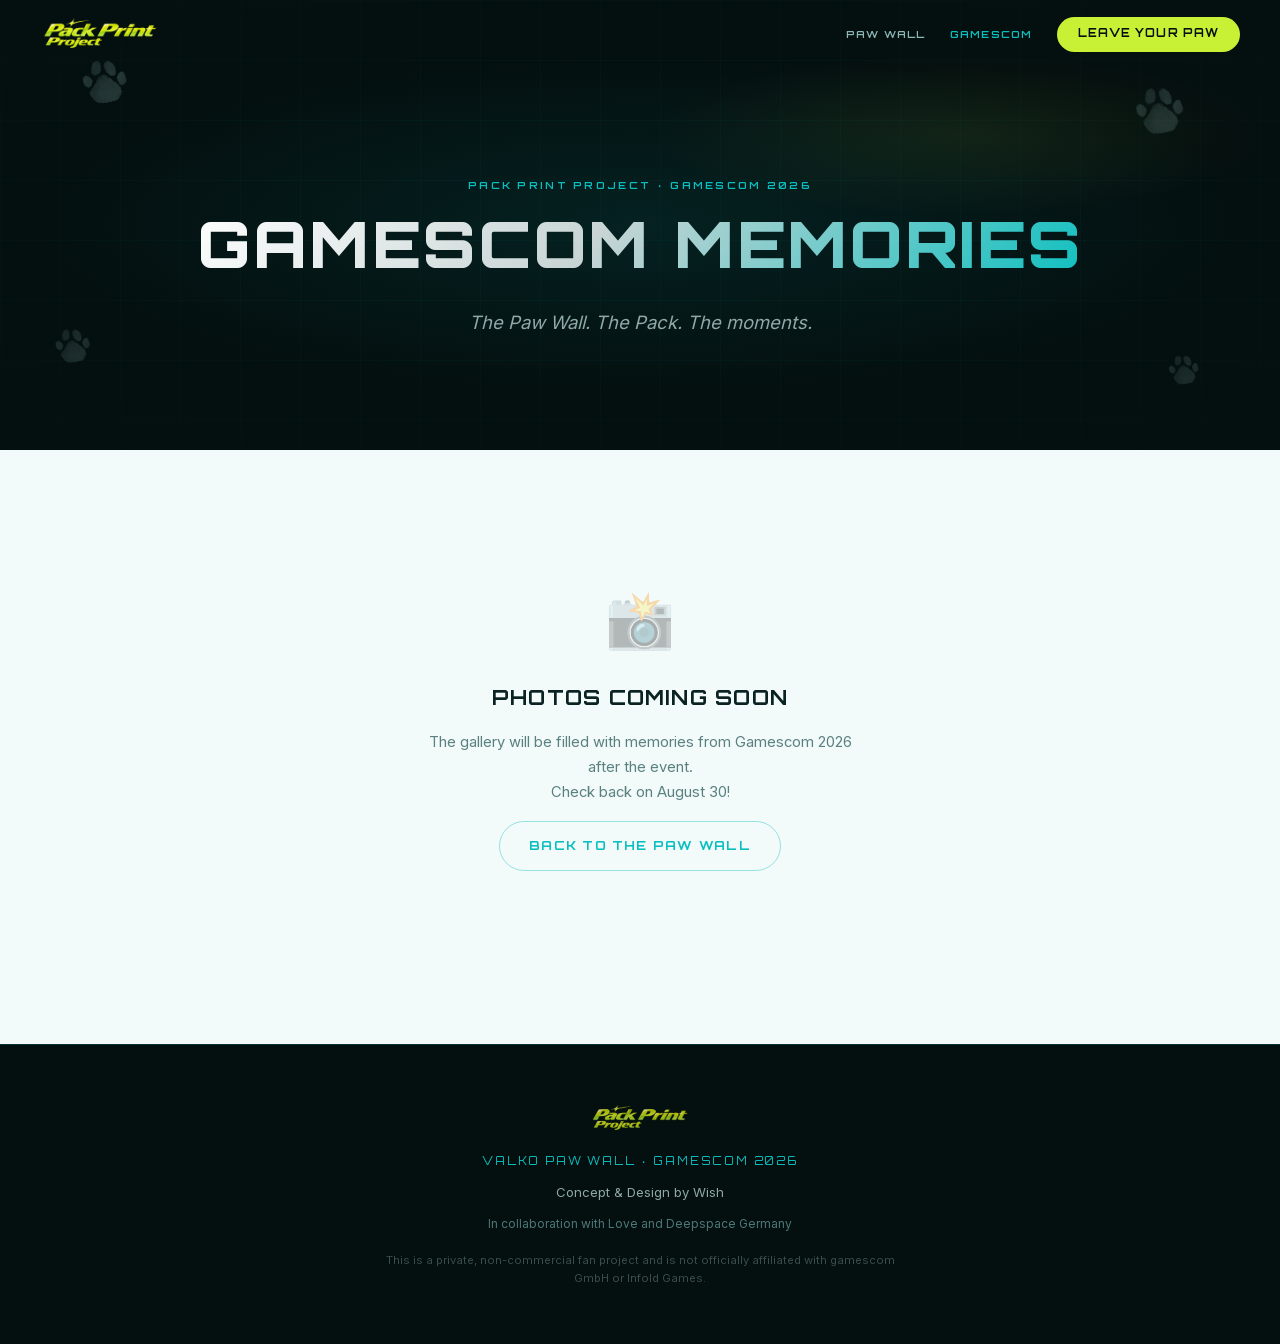
==== gamescom.html @ dc4c7cd5 "Initial commit" ====
<!DOCTYPE html>
<html lang="en">
<head>
  <meta charset="UTF-8" />
  <meta name="viewport" content="width=device-width, initial-scale=1.0" />
  <meta name="robots" content="noindex, nofollow" />
  <title>Gamescom Memories · Valko Paw Wall · Pack Print Project</title>
  <meta name="description" content="Photos from the Valko Paw Wall at Gamescom 2026 — physical wall, hunters, paw prints, and meetup moments." />
  <link rel="stylesheet" href="styles.css" />
  <link rel="stylesheet" href="gamescom.css" />
</head>
<body class="gamescom-page">

  <!-- Navigation -->
  <nav class="site-nav" id="site-nav">
    <div class="nav-inner">
      <a href="index.html">
        <img src="assets/images/logo-pack-print-project.png" alt="Pack Print Project" class="nav-logo" />
      </a>
      <div class="nav-links">
        <a href="index.html#paw-wall" class="nav-link">Paw Wall</a>
        <a href="gamescom.html" class="nav-link nav-link-active">Gamescom</a>
        <a href="index.html#leave-your-paw" class="nav-cta">Leave Your Paw</a>
      </div>
    </div>
  </nav>


  <!-- Hero -->
  <header class="gc-hero">
    <div class="hero-bg-grid"></div>
    <div class="hero-bg-glow"></div>
    <div class="floating-paws" aria-hidden="true">
      <span class="fp fp-1"></span>
      <span class="fp fp-2"></span>
      <span class="fp fp-3"></span>
      <span class="fp fp-4"></span>
    </div>
    <div class="gc-hero-content">
      <p class="hero-eyebrow">Pack Print Project · Gamescom 2026</p>
      <h1 class="gc-hero-title">Gamescom Memories</h1>
      <p class="gc-hero-sub">The Paw Wall. The Pack. The moments.</p>
    </div>
  </header>


  <!-- Category tabs -->
  <nav class="gc-tabs-nav" id="gc-tabs-nav" aria-label="Gallery categories">
    <div class="gc-tabs-inner" id="gc-tabs">
      <!-- Tabs injected by JS from gamescom-gallery.js -->
    </div>
  </nav>


  <!-- Gallery sections — one per category, injected by JS -->
  <main class="gc-main" id="gc-main">
    <!-- Placeholder shown before/when no images are available -->
    <div class="gc-placeholder" id="gc-placeholder">
      <div class="gc-placeholder-inner">
        <span class="gc-placeholder-icon" aria-hidden="true">📸</span>
        <h2 class="gc-placeholder-title">Photos coming soon</h2>
        <p class="gc-placeholder-body">
          The gallery will be filled with memories from Gamescom 2026 after the event.<br />
          Check back on August 30!
        </p>
        <a href="index.html" class="btn btn-secondary">Back to the Paw Wall</a>
      </div>
    </div>
  </main>


  <!-- Lightbox overlay -->
  <div class="gc-lightbox" id="gc-lightbox" role="dialog" aria-modal="true" aria-label="Photo viewer" aria-hidden="true">
    <button class="gc-lb-close" id="gc-lb-close" aria-label="Close photo">✕</button>
    <button class="gc-lb-prev" id="gc-lb-prev" aria-label="Previous photo">&#8592;</button>
    <button class="gc-lb-next" id="gc-lb-next" aria-label="Next photo">&#8594;</button>
    <div class="gc-lb-img-wrap">
      <img src="" alt="" id="gc-lb-img" />
    </div>
    <p class="gc-lb-caption" id="gc-lb-caption"></p>
  </div>


  <!-- Footer -->
  <footer class="site-footer">
    <div class="container">
      <div class="footer-inner">
        <img src="assets/images/logo-pack-print-project.png" alt="Pack Print Project" class="footer-logo" />
        <p class="footer-sub">Valko Paw Wall · Gamescom 2026</p>
        <p class="footer-credit">Concept &amp; Design by Wish</p>
        <p class="footer-credit footer-credit-lds">In collaboration with Love and Deepspace Germany</p>
        <p class="footer-disclaimer">
          This is a private, non-commercial fan project and is not officially affiliated with gamescom GmbH or Infold Games.
        </p>
      </div>
    </div>
  </footer>


  <script src="data/gamescom-gallery.js"></script>
  <script src="gamescom.js"></script>
</body>
</html>
---- styles.css ----
/* ================================================================
   PACK PRINT PROJECT — Valko Paw Wall
   styles.css
   ================================================================ */

/* ---- LOCAL FONTS (no Google dependency) ---- */
@font-face {
  font-family: 'Orbitron';
  src: url('assets/fonts/orbitron.woff2') format('woff2');
  font-weight: 100 900;
  font-style: normal;
  font-display: swap;
}

@font-face {
  font-family: 'Inter';
  src: url('assets/fonts/inter.woff2') format('woff2');
  font-weight: 100 900;
  font-style: normal;
  font-display: swap;
}

/* ----------------------------------------------------------------
   DESIGN TOKENS
---------------------------------------------------------------- */
:root {
  /* Core colors */
  --teal:         #0abfbf;
  --teal-dark:    #077a7a;
  --teal-deeper:  #04504f;
  --teal-muted:   #0d3d3d;
  --lime:         #c8f135;
  --lime-bright:  #d9ff3a;
  --lime-muted:   #a0c12a;
  --gold:         #e8c84a;

  /* Dark backgrounds */
  --bg-dark:       #040f0f;
  --bg-mid-dark:   #071a1a;
  --bg-section:    #081c1c;
  --bg-section-alt:#061515;
  --bg-card-dark:  #0c2424;
  --bg-card-border: rgba(10,191,191,0.12);

  /* Light backgrounds (modals/forms only) */
  --bg-light:      #f2fafa;
  --bg-light-2:    #e8f5f5;
  --bg-white:      #ffffff;

  /* Text — dark contexts */
  --text-on-dark:  #d4eaea;
  --text-on-dark-mid: #8db8b8;
  --text-on-dark-muted: #4d7878;

  /* Text — light contexts (modal, cards) */
  --text-dark:     #0a2222;
  --text-mid:      #2a5050;
  --text-muted:    #5a8080;

  /* Neutrals */
  --white:         #ffffff;
  --silver:        #c8d4d4;
  --silver-dark:   #8fa8a8;

  /* Typography */
  --font-display: 'Orbitron', monospace;
  --font-body:    'Inter', sans-serif;

  /* Spacing */
  --section-gap:  7rem;
  --container:    1200px;
  --radius:       12px;
  --radius-lg:    20px;

  /* Transitions */
  --ease:         cubic-bezier(0.4, 0, 0.2, 1);
  --ease-bounce:  cubic-bezier(0.34, 1.56, 0.64, 1);
}

/* ----------------------------------------------------------------
   RESET & BASE
---------------------------------------------------------------- */
*, *::before, *::after {
  box-sizing: border-box;
  margin: 0;
  padding: 0;
}

html {
  scroll-behavior: smooth;
  font-size: 16px;
}

body {
  font-family: var(--font-body);
  background-color: var(--bg-dark);
  color: var(--text-on-dark);
  overflow-x: hidden;
  line-height: 1.6;
}

img {
  max-width: 100%;
  display: block;
}

a {
  color: inherit;
  text-decoration: none;
}

button {
  cursor: pointer;
  font-family: inherit;
  border: none;
  background: none;
}

/* ----------------------------------------------------------------
   UTILITY
---------------------------------------------------------------- */
.container {
  max-width: var(--container);
  margin: 0 auto;
  padding: 0 1.5rem;
}

.section-title {
  font-family: var(--font-display);
  font-size: clamp(1.4rem, 3.5vw, 2.2rem);
  font-weight: 700;
  letter-spacing: 0.04em;
  color: var(--white);
  text-transform: uppercase;
  margin-bottom: 2rem;
}

/* ----------------------------------------------------------------
   SCROLL REVEAL ANIMATION
---------------------------------------------------------------- */
.reveal {
  opacity: 0;
  transform: translateY(24px);
  transition: opacity 0.65s var(--ease), transform 0.65s var(--ease);
}

.reveal.visible {
  opacity: 1;
  transform: translateY(0);
}

@media (prefers-reduced-motion: reduce) {
  .reveal {
    opacity: 1;
    transform: none;
    transition: none;
  }
  * {
    animation-duration: 0.01ms !important;
    transition-duration: 0.01ms !important;
  }
}

/* ----------------------------------------------------------------
   NAVIGATION
---------------------------------------------------------------- */
.site-nav {
  position: fixed;
  top: 0;
  left: 0;
  right: 0;
  z-index: 100;
  padding: 0.9rem 1.5rem;
  transition: background 0.4s var(--ease), box-shadow 0.4s var(--ease);
}

.site-nav.scrolled {
  background: rgba(4, 15, 15, 0.96);
  backdrop-filter: blur(14px);
  -webkit-backdrop-filter: blur(14px);
  box-shadow: 0 1px 0 rgba(10, 191, 191, 0.18);
}

.nav-inner {
  max-width: var(--container);
  margin: 0 auto;
  display: flex;
  align-items: center;
  justify-content: space-between;
}

.nav-logo-link {
  display: flex;
  align-items: center;
  text-decoration: none;
}

.nav-logo {
  height: 40px;
  width: auto;
}

.nav-links {
  display: flex;
  align-items: center;
  gap: 1.5rem;
}

.nav-link {
  font-family: var(--font-display);
  font-size: 0.65rem;
  font-weight: 600;
  letter-spacing: 0.12em;
  text-transform: uppercase;
  color: var(--text-on-dark-mid);
  transition: color 0.2s;
}

.nav-link:hover {
  color: var(--teal);
}

.nav-cta {
  font-family: var(--font-display);
  font-size: 0.7rem;
  font-weight: 700;
  letter-spacing: 0.1em;
  text-transform: uppercase;
  color: var(--bg-dark);
  background: var(--lime);
  padding: 0.55rem 1.3rem;
  border-radius: 40px;
  transition: background 0.2s, transform 0.2s;
}

.nav-cta:hover {
  background: var(--lime-bright);
  transform: translateY(-1px);
}


/* ----------------------------------------------------------------
   HERO  (stays dark — DO NOT MODIFY)
---------------------------------------------------------------- */
.hero {
  position: relative;
  min-height: 100svh;
  display: flex;
  align-items: center;
  justify-content: center;
  padding: 7rem 1.5rem 3rem;
  overflow: hidden;
  background: var(--bg-dark);
}

/* Grid background */
.hero-bg-grid {
  position: absolute;
  inset: 0;
  background-image:
    linear-gradient(rgba(10,191,191,0.04) 1px, transparent 1px),
    linear-gradient(90deg, rgba(10,191,191,0.04) 1px, transparent 1px);
  background-size: 60px 60px;
  mask-image: radial-gradient(ellipse 80% 80% at 50% 50%, black 40%, transparent 100%);
  pointer-events: none;
}

/* Radial glow */
.hero-bg-glow {
  position: absolute;
  inset: 0;
  background:
    radial-gradient(ellipse 70% 55% at 50% 50%, rgba(10,191,191,0.10) 0%, transparent 70%),
    radial-gradient(ellipse 40% 30% at 75% 30%, rgba(200,241,53,0.07) 0%, transparent 60%);
  pointer-events: none;
}

/* Hero content layout */
.hero-content {
  position: relative;
  z-index: 2;
  max-width: var(--container);
  width: 100%;
  margin: 0 auto;
  display: grid;
  grid-template-columns: 1fr 1fr;
  gap: 4rem;
  align-items: center;
}

/* ---- Character visual ---- */
.hero-visual {
  display: flex;
  align-items: center;
  justify-content: center;
  position: relative;
}

/* ---- Hero coin — large centerpiece ---- */
.hero-coin {
  width: clamp(260px, 38vw, 440px);
  height: clamp(260px, 38vw, 440px);
  perspective: 900px;
  cursor: default;
  animation: characterFloat 7s ease-in-out infinite;
  /* Shadow lives here, safely outside the 3D context */
  filter:
    drop-shadow(0 0 40px rgba(10,191,191,0.22))
    drop-shadow(0 20px 50px rgba(0,0,0,0.6));
}

.hero-coin-inner {
  position: relative;
  width: 100%;
  height: 100%;
  transform-style: preserve-3d;
  animation: coinFlip 6s ease-in-out infinite;
  /* NOTE: filter cannot be used here — it breaks preserve-3d / backface-visibility.
     Shadow is handled on .hero-coin instead. */
}

/* Pause on hover */
.hero-coin:hover .hero-coin-inner {
  animation-play-state: paused;
}

.coin-face {
  position: absolute;
  inset: 0;
  backface-visibility: hidden;
  -webkit-backface-visibility: hidden;
  border-radius: 50%;
}

.coin-face img {
  width: 100%;
  height: 100%;
  object-fit: contain;
  border-radius: 50%;
  display: block;
  /* Tiny radial mask eats the white antialiasing edge */
  -webkit-mask-image: radial-gradient(circle, black 96%, transparent 100%);
  mask-image: radial-gradient(circle, black 96%, transparent 100%);
}

/* Front: badge */
.coin-front {
  transform: rotateY(0deg);
}

/* Back: Valko coin */
.coin-back {
  transform: rotateY(180deg);
}

.coin-back img {
  width: 100%;
  height: 100%;
  object-fit: contain;
  border-radius: 50%;
  display: block;
}

/* Metallic rim visible mid-flip */
.coin-rim {
  position: absolute;
  inset: 0;
  border-radius: 50%;
  border: 4px solid rgba(210, 220, 210, 0.01);
  pointer-events: none;
}

@keyframes characterFloat {
  0%, 100% { transform: translateY(0px); }
  50%       { transform: translateY(-14px); }
}

@keyframes coinFlip {
  0%   { transform: rotateY(0deg); }
  30%  { transform: rotateY(0deg); }
  52%  { transform: rotateY(180deg); }
  72%  { transform: rotateY(180deg); }
  92%  { transform: rotateY(360deg); }
  100% { transform: rotateY(360deg); }
}

/* Hero text */
.hero-text {
  display: flex;
  flex-direction: column;
  gap: 0.85rem;
  padding-bottom: 2rem;
}

.hero-eyebrow {
  font-family: var(--font-display);
  font-size: 0.65rem;
  font-weight: 600;
  letter-spacing: 0.22em;
  text-transform: uppercase;
  color: var(--teal);
  opacity: 0;
  animation: fadeSlideUp 0.8s 0.2s var(--ease) forwards;
}

.hero-title {
  font-family: var(--font-display);
  font-size: clamp(2.4rem, 6.5vw, 4.6rem);
  font-weight: 900;
  letter-spacing: -0.01em;
  line-height: 1.0;
  text-transform: uppercase;
  display: flex;
  flex-direction: column;
  opacity: 0;
  animation: fadeSlideUp 0.8s 0.35s var(--ease) forwards;
}

.hero-title-main {
  background: linear-gradient(130deg, var(--white) 0%, var(--silver) 45%, var(--teal) 100%);
  -webkit-background-clip: text;
  -webkit-text-fill-color: transparent;
  background-clip: text;
}

.hero-subtitle {
  font-family: var(--font-display);
  font-size: clamp(1.1rem, 3vw, 1.8rem);
  font-weight: 600;
  letter-spacing: 0.07em;
  color: var(--teal);
  text-transform: uppercase;
  opacity: 0;
  animation: fadeSlideUp 0.8s 0.5s var(--ease) forwards;
}

.hero-tagline {
  font-size: clamp(0.95rem, 2.2vw, 1.2rem);
  font-weight: 400;
  color: var(--silver);
  font-style: italic;
  opacity: 0;
  animation: fadeSlideUp 0.8s 0.65s var(--ease) forwards;
}

.hero-supporting {
  font-family: var(--font-display);
  font-size: 0.72rem;
  letter-spacing: 0.2em;
  text-transform: uppercase;
  color: var(--lime);
  opacity: 0;
  animation: fadeSlideUp 0.8s 0.8s var(--ease) forwards;
}

.hero-actions {
  display: flex;
  gap: 0.9rem;
  flex-wrap: wrap;
  margin-top: 0.4rem;
  opacity: 0;
  animation: fadeSlideUp 0.8s 1s var(--ease) forwards;
}

@keyframes fadeSlideUp {
  from { opacity: 0; transform: translateY(20px); }
  to   { opacity: 1; transform: translateY(0); }
}

/* Scroll indicator */
.scroll-indicator {
  position: absolute;
  bottom: 1.5rem;
  left: 50%;
  transform: translateX(-50%);
  z-index: 2;
  display: flex;
  flex-direction: column;
  align-items: center;
  opacity: 0;
  animation: fadeSlideUp 1s 1.6s var(--ease) forwards;
}

.scroll-line {
  display: block;
  width: 1px;
  height: 36px;
  background: linear-gradient(to bottom, var(--teal), transparent);
  animation: scrollPulse 2s ease-in-out infinite;
}

@keyframes scrollPulse {
  0%, 100% { transform: scaleY(1); opacity: 0.5; }
  50%       { transform: scaleY(0.5); opacity: 0.15; }
}

/* Hero wave divider */
.hero-wave {
  display: block;
  background: var(--bg-dark);
  margin-top: -2px;
  line-height: 0;
}

.hero-wave svg {
  display: block;
  width: 100%;
  height: 80px;
}

/* ----------------------------------------------------------------
   FLOATING PAWS (decorative — hero only)
---------------------------------------------------------------- */
.floating-paws {
  position: absolute;
  inset: 0;
  pointer-events: none;
  z-index: 1;
}

.fp {
  position: absolute;
  background-image: url('assets/images/paw.png');
  background-size: contain;
  background-repeat: no-repeat;
  filter: invert(1) sepia(1) saturate(5) hue-rotate(145deg);
  animation: floatPaw 9s ease-in-out infinite;
}

/* Large hero paws — prominent anchors */
.fp-1  { width: 56px; height: 56px; top: 12%; left: 6%;   opacity: 0.18; animation-duration: 10s; animation-delay: 0s; }
.fp-2  { width: 44px; height: 44px; top: 72%; left: 4%;   opacity: 0.14; animation-duration: 12s; animation-delay: 1.2s; }
.fp-3  { width: 60px; height: 60px; top: 18%; right: 7%;  opacity: 0.16; animation-duration: 9s;  animation-delay: 2.5s; }
.fp-4  { width: 38px; height: 38px; top: 78%; right: 6%;  opacity: 0.13; animation-duration: 11s; animation-delay: 0.8s; }
/* Mid-layer — scattered across the hero */
.fp-5  { width: 32px; height: 32px; top: 42%; left: 14%;  opacity: 0.10; animation-duration: 13s; animation-delay: 3.5s; }
.fp-6  { width: 48px; height: 48px; top: 55%; right: 18%; opacity: 0.12; animation-duration: 10s; animation-delay: 1.8s; }
.fp-7  { width: 28px; height: 28px; top: 30%; left: 30%;  opacity: 0.08; animation-duration: 14s; animation-delay: 4.2s; }
.fp-8  { width: 50px; height: 50px; top: 85%; left: 22%;  opacity: 0.11; animation-duration: 9s;  animation-delay: 2.1s; }
.fp-9  { width: 36px; height: 36px; top: 8%;  left: 45%;  opacity: 0.09; animation-duration: 11s; animation-delay: 5.0s; }
/* Small accent paws */
.fp-10 { width: 24px; height: 24px; top: 60%; left: 48%;  opacity: 0.07; animation-duration: 15s; animation-delay: 0.4s; }
.fp-11 { width: 42px; height: 42px; top: 90%; right: 28%; opacity: 0.10; animation-duration: 12s; animation-delay: 3.0s; }
.fp-12 { width: 30px; height: 30px; top: 35%; right: 32%; opacity: 0.08; animation-duration: 10s; animation-delay: 6.0s; }

@keyframes floatPaw {
  0%         { transform: translateY(0)     rotate(0deg)   scale(1); }
  20%        { transform: translateY(-18px) rotate(7deg)   scale(1.04); }
  45%        { transform: translateY(-8px)  rotate(-5deg)  scale(0.97); }
  70%        { transform: translateY(-26px) rotate(12deg)  scale(1.06); }
  85%        { transform: translateY(-10px) rotate(-3deg)  scale(0.99); }
  100%       { transform: translateY(0)     rotate(0deg)   scale(1); }
}

/* ----------------------------------------------------------------
   SPARKS / STARS
---------------------------------------------------------------- */
.sparks {
  position: absolute;
  inset: 0;
  pointer-events: none;
}

.lyp-sparks {
  position: absolute;
  inset: 0;
  pointer-events: none;
}

.spark {
  position: absolute;
  display: block;
  width: 4px;
  height: 4px;
  border-radius: 50%;
  background: var(--lime);
  animation: sparkle 3s ease-in-out infinite;
}

.s1 { top: 30%;  left: 20%;  animation-delay: 0s; }
.s2 { top: 60%;  right: 25%; animation-delay: 1s;   width: 3px; height: 3px; background: var(--teal); }
.s3 { top: 15%;  right: 40%; animation-delay: 2s;   background: var(--gold); }
.s4 { top: 80%;  left: 40%;  animation-delay: 0.5s; width: 3px; height: 3px; }
.lyp-s1 { top: 20%;   right: 15%; animation-delay: 0.3s; }
.lyp-s2 { bottom: 20%; left: 10%; animation-delay: 1.2s; background: var(--teal); }

@keyframes sparkle {
  0%, 100% { opacity: 0; transform: scale(0.5); }
  50%       { opacity: 1; transform: scale(1.5); }
}

/* ----------------------------------------------------------------
   BUTTONS
---------------------------------------------------------------- */
.btn {
  display: inline-flex;
  align-items: center;
  gap: 0.5rem;
  font-family: var(--font-display);
  font-size: 0.78rem;
  font-weight: 700;
  letter-spacing: 0.1em;
  text-transform: uppercase;
  padding: 0.85rem 1.8rem;
  border-radius: 50px;
  transition: transform 0.2s var(--ease), box-shadow 0.2s var(--ease), background 0.2s;
  white-space: nowrap;
}

.btn:active {
  transform: scale(0.96) !important;
}

.btn-primary {
  background: var(--lime);
  color: var(--bg-dark);
  box-shadow: 0 4px 20px rgba(200, 241, 53, 0.25);
}

.btn-primary:hover {
  background: var(--lime-bright);
  transform: translateY(-2px);
  box-shadow: 0 8px 32px rgba(200, 241, 53, 0.4);
}

.btn-secondary {
  background: transparent;
  color: var(--teal);
  border: 1.5px solid rgba(10, 191, 191, 0.4);
}

.btn-secondary:hover {
  background: rgba(10, 191, 191, 0.08);
  border-color: var(--teal);
  transform: translateY(-2px);
}

.btn-large {
  font-size: 0.88rem;
  padding: 1.1rem 2.4rem;
}

.btn-full {
  width: 100%;
  justify-content: center;
}

.btn-icon {
  font-size: 1em;
}

/* ----------------------------------------------------------------
   DARK SECTION BASE  (shared by all content sections)
---------------------------------------------------------------- */
.dark-section {
  position: relative;
  padding: var(--section-gap) 0;
}

/* Subtle top border line on dark sections */
.dark-section::before {
  content: '';
  position: absolute;
  top: 0; left: 0; right: 0;
  height: 1px;
  background: linear-gradient(90deg, transparent, rgba(10,191,191,0.18), transparent);
  pointer-events: none;
}

/* No border on the first section — wave divider already handles the transition */
.intro-section::before {
  display: none;
}

/* Alternating dark backgrounds for visual rhythm */
.intro-section    { background: var(--bg-mid-dark); }
.how-it-works     { background: var(--bg-section); }
.leave-your-paw   { background: var(--bg-mid-dark); }
.paw-wall-section { background: var(--bg-section-alt); }
.world-section    { background: var(--bg-mid-dark); }
.event-info       { background: var(--bg-section); }
.memories-teaser  { background: #c2dede; }

/* ----------------------------------------------------------------
   2. PROJECT INTRODUCTION
---------------------------------------------------------------- */
.intro-inner {
  display: grid;
  grid-template-columns: auto 1fr;
  gap: 4rem;
  align-items: center;
  max-width: 900px;
  margin: 0 auto;
}

.intro-deco {
  position: relative;
  width: 50px;
  display: flex;
  flex-direction: column;
  align-items: center;
  gap: 1rem;
}

.deco-paw {
  display: block;
  width: 24px;
  height: 24px;
  background-image: url('assets/images/paw.png');
  background-size: contain;
  background-repeat: no-repeat;
  opacity: 0.2;
  filter: invert(1) sepia(1) saturate(4) hue-rotate(145deg);
}

.dp-1 { opacity: 0.35; width: 28px; height: 28px; }
.dp-2 { opacity: 0.15; width: 18px; height: 18px; }

.deco-line {
  display: block;
  width: 1px;
  height: 60px;
  background: linear-gradient(to bottom, rgba(10,191,191,0.4), transparent);
}

.intro-graphic {
  max-width: 320px;
  margin-bottom: 1.5rem;
  border-radius: var(--radius);
}

.intro-body {
  font-size: 1.05rem;
  color: var(--text-on-dark-mid);
  line-height: 1.8;
  margin-bottom: 0.75rem;
}

/* ----------------------------------------------------------------
   3. HOW IT WORKS
---------------------------------------------------------------- */
.steps-row {
  display: grid;
  grid-template-columns: repeat(3, 1fr);
  gap: 1.5rem;
  position: relative;
}


/* Hide old connector divs */
.step-connector { display: none; }.step {
  display: flex;
  flex-direction: column;
  align-items: flex-start;
  gap: 1.25rem;
  padding: 2rem 1.75rem 2.25rem;
  border: 1.5px solid rgba(10,191,191,0.14);
  border-radius: var(--radius-lg);
  background: var(--bg-card-dark);
  position: relative;
  overflow: hidden;
  transition: border-color 0.3s, box-shadow 0.3s;
}

.step::before {
  content: '';
  position: absolute;
  inset: 0;
  background: linear-gradient(135deg, rgba(10,191,191,0.06) 0%, transparent 60%);
  pointer-events: none;
}

.step:hover {
  border-color: rgba(10,191,191,0.35);
  box-shadow: 0 0 32px rgba(10,191,191,0.1);
}

/* Big background step number */
.step-number {
  position: absolute;
  top: -0.2rem;
  right: 1rem;
  font-family: var(--font-display);
  font-size: 5rem;
  font-weight: 900;
  color: rgba(10,191,191,0.06);
  line-height: 1;
  letter-spacing: -0.04em;
  pointer-events: none;
  user-select: none;
}

.step-icon {
  width: 58px;
  height: 58px;
  display: flex;
  align-items: center;
  justify-content: center;
  border: 1.5px solid rgba(10,191,191,0.25);
  border-radius: 50%;
  background: rgba(10,191,191,0.08);
  flex-shrink: 0;
}

.step-paw-icon {
  width: 34px;
  height: 34px;
  opacity: 0.7;
  filter: invert(1) sepia(1) saturate(4) hue-rotate(145deg);
}

.step-icon-text {
  font-size: 1.5rem;
  color: var(--teal);
}

/* Step number label (small, above title) */
.step-label {
  font-family: var(--font-display);
  font-size: 0.58rem;
  letter-spacing: 0.22em;
  text-transform: uppercase;
  color: var(--teal);
  font-weight: 700;
}

.step-title {
  font-family: var(--font-display);
  font-size: clamp(0.85rem, 1.8vw, 1.05rem);
  font-weight: 700;
  letter-spacing: 0.04em;
  text-transform: uppercase;
  color: var(--white);
  line-height: 1.35;
}

.step-desc {
  font-size: 0.88rem;
  color: var(--text-on-dark-muted);
  line-height: 1.6;
}

.steps-note {
  text-align: center;
  margin-top: 2rem;
  font-size: 0.82rem;
  color: var(--text-on-dark-muted);
  letter-spacing: 0.02em;
  font-style: italic;
}

/* ----------------------------------------------------------------
   4. LEAVE YOUR PAW CTA
---------------------------------------------------------------- */
.lyp-inner {
  position: relative;
  display: flex;
  flex-direction: column;
  align-items: center;
  text-align: center;
  gap: 1.25rem;
  padding: 4rem 2rem;
  border: 1.5px solid var(--bg-card-border);
  border-radius: var(--radius-lg);
  background: var(--bg-card-dark);
  max-width: 680px;
  margin: 0 auto;
}

.lyp-inner .section-title {
  margin-bottom: 0.25rem;
}

.lyp-sub {
  color: var(--text-on-dark-mid);
  font-size: 1rem;
}

/* ----------------------------------------------------------------
   SUBMISSION STAMP ANIMATION
---------------------------------------------------------------- */
.stamp-overlay {
  position: fixed;
  inset: 0;
  z-index: 500;
  display: flex;
  align-items: center;
  justify-content: center;
  background: rgba(4, 15, 15, 0.88);
  backdrop-filter: blur(6px);
  opacity: 0;
  pointer-events: none;
  transition: opacity 0.3s var(--ease);
}

.stamp-overlay.active {
  opacity: 1;
  pointer-events: auto;
}

.stamp-inner {
  display: flex;
  flex-direction: column;
  align-items: center;
  gap: 1.5rem;
}

.stamp-paw {
  width: min(220px, 55vw);
  transform: scale(0.2) rotate(-10deg);
  opacity: 0;
  transition: transform 0.45s var(--ease-bounce), opacity 0.3s;
}

.stamp-overlay.active .stamp-paw {
  transform: scale(1) rotate(0deg);
  opacity: 1;
}

.stamp-paw img {
  width: 100%;
  filter: invert(1) sepia(1) saturate(4) hue-rotate(150deg);
}

.stamp-message {
  font-family: var(--font-display);
  font-size: clamp(0.95rem, 3vw, 1.3rem);
  font-weight: 700;
  color: var(--teal);
  letter-spacing: 0.04em;
  text-align: center;
  opacity: 0;
  transform: translateY(10px);
  transition: opacity 0.4s 0.3s, transform 0.4s 0.3s;
}

.stamp-overlay.active .stamp-message {
  opacity: 1;
  transform: translateY(0);
}

/* ----------------------------------------------------------------
   5. PAW WALL — horizontal drag-scroll
---------------------------------------------------------------- */
.paw-wall-section {
  padding-bottom: calc(var(--section-gap) * 1.2);
}

.paw-wall-section::before { display: none; }
.paw-wall-section::after {
  content: '';
  position: absolute;
  bottom: 0; left: 0; right: 0;
  height: 1px;
  background: linear-gradient(90deg, transparent, rgba(10,191,191,0.18), transparent);
  pointer-events: none;
}

.paw-wall-header-wrap {
  padding-top: var(--section-gap);
  padding-bottom: 2rem;
}

.paw-wall-header {
  display: flex;
  align-items: flex-end;
  justify-content: space-between;
  flex-wrap: wrap;
  gap: 1rem;
}

.paw-wall-title-group {
  display: flex;
  align-items: baseline;
  gap: 1.5rem;
  flex-wrap: wrap;
}

.paw-wall-title-group .section-title {
  margin-bottom: 0;
}

/* ---- Counter ---- */
.paw-counter {
  display: flex;
  align-items: baseline;
  gap: 0.3rem;
}

.counter-number {
  font-family: var(--font-display);
  font-size: clamp(2rem, 5vw, 3.2rem);
  font-weight: 900;
  color: var(--teal);
  line-height: 1;
  transition: transform 0.3s var(--ease-bounce);
}

.counter-number.bump {
  transform: scale(1.3);
}

.counter-label {
  font-size: 0.88rem;
  color: var(--text-on-dark-muted);
  font-style: italic;
}

/* Arrow controls */
.paw-wall-controls {
  display: flex;
  gap: 0.5rem;
}

.wall-arrow {
  width: 40px;
  height: 40px;
  border-radius: 50%;
  border: 1.5px solid var(--bg-card-border);
  background: var(--bg-card-dark);
  color: var(--teal);
  font-size: 1.1rem;
  display: flex;
  align-items: center;
  justify-content: center;
  transition: background 0.2s, border-color 0.2s, transform 0.15s;
}

.wall-arrow:hover {
  background: rgba(10,191,191,0.12);
  border-color: var(--teal);
  transform: scale(1.08);
}

/* ---- Scrollable track (full width) — slightly darker than section bg ---- */
.paw-wall-track-wrap {
  position: relative;
  width: 100%;
  overflow: hidden;
  background: rgba(2, 8, 8, 0.35); /* deep dark overlay on the section bg */
}

/* Left/right fade edges */
.paw-wall-track-wrap::before,
.paw-wall-track-wrap::after {
  content: '';
  position: absolute;
  top: 0; bottom: 0;
  width: 80px;
  z-index: 2;
  pointer-events: none;
}

.paw-wall-track-wrap::before {
  left: 0;
  background: linear-gradient(to right, var(--bg-section-alt), transparent);
}

.paw-wall-track-wrap::after {
  right: 0;
  background: linear-gradient(to left, var(--bg-section-alt), transparent);
}

.paw-wall-track {
  display: flex;
  align-items: flex-start;
  gap: 0;
  overflow-x: scroll;
  scroll-behavior: smooth;
  cursor: grab;
  -webkit-overflow-scrolling: touch;
  /* Hide scrollbar */
  scrollbar-width: none;
  -ms-overflow-style: none;
  padding: 2rem 80px 3rem;
  min-height: 280px;
  position: relative;
}

.paw-wall-track:active {
  cursor: grabbing;
}

.paw-wall-track::-webkit-scrollbar {
  display: none;
}

/* ---- Individual paw entry (wall card style) ---- */
.paw-entry {
  flex: 0 0 auto;
  display: flex;
  flex-direction: column;
  align-items: center;
  gap: 0.4rem;
  cursor: pointer;
  padding: 1.25rem 1rem;
  border-radius: var(--radius);
  transition: background 0.2s, transform 0.2s var(--ease);
  width: 100px;
  position: relative;
  /* Each entry slightly tilted for organic feel */
  transform: rotate(var(--rotation, 0deg));
}

.paw-entry:hover {
  background: rgba(10,191,191,0.06);
  transform: rotate(var(--rotation, 0deg)) translateY(-6px) scale(1.08);
  z-index: 5;
}

.paw-img-wrap {
  transition: transform 0.25s var(--ease-bounce);
}

.paw-img-wrap img {
  display: block;
  filter: invert(1) sepia(1) saturate(3) hue-rotate(150deg);
  opacity: 0.85;
}

.paw-entry.origin-afar .paw-img-wrap img {
  filter: invert(1) sepia(1) saturate(2) hue-rotate(175deg);
  opacity: 0.7;
}

.paw-entry-name {
  font-family: var(--font-display);
  font-size: 0.55rem;
  font-weight: 700;
  letter-spacing: 0.08em;
  text-transform: uppercase;
  color: var(--silver);
  text-align: center;
  white-space: nowrap;
  overflow: hidden;
  text-overflow: ellipsis;
  max-width: 88px;
}

.paw-entry-number {
  font-size: 0.5rem;
  color: var(--text-on-dark-muted);
  text-align: center;
}

.paw-entry-flag {
  font-size: 0.85rem;
  line-height: 1;
  text-align: center;
}

@keyframes pawStamp {
  0%   { transform: rotate(var(--rotation, 0deg)) scale(0); opacity: 0; }
  60%  { transform: rotate(var(--rotation, 0deg)) scale(1.15); opacity: 1; }
  100% { transform: rotate(var(--rotation, 0deg)) scale(1); opacity: 1; }
}

.paw-entry {
  animation: pawStamp 0.45s var(--ease-bounce) both;
}

/* ---- Wall mode toggle ---- */
.wall-mode-toggle {
  display: flex;
  background: rgba(10,191,191,0.06);
  border: 1.5px solid var(--bg-card-border);
  border-radius: 8px;
  overflow: hidden;
  gap: 0;
}

.wall-mode-btn {
  display: flex;
  align-items: center;
  gap: 0.4rem;
  padding: 0.45rem 0.85rem;
  font-family: var(--font-display);
  font-size: 0.58rem;
  font-weight: 700;
  letter-spacing: 0.1em;
  text-transform: uppercase;
  color: var(--text-on-dark-muted);
  background: none;
  border: none;
  cursor: pointer;
  transition: color 0.2s, background 0.2s;
  white-space: nowrap;
}

.wall-mode-btn:hover { color: var(--teal); }

.wall-mode-btn.active {
  color: var(--teal-dark);
  background: rgba(10,191,191,0.12);
}

/* ---- Wall mode visibility — JS sets data-wall-mode on section ---- */
/* Default: scroll visible, mosaic hidden */
#paw-wall-scroll-wrap  { display: block; }
#paw-wall-mosaic-wrap  { display: none;  }

/* When mosaic mode is active */
.paw-wall-section[data-wall-mode="mosaic"] #paw-wall-scroll-wrap { display: none; }
.paw-wall-section[data-wall-mode="mosaic"] #paw-wall-mosaic-wrap { display: block; }
.paw-wall-section[data-wall-mode="mosaic"] .wall-arrow           { display: none; }

/* When scroll mode is active (also the default) */
.paw-wall-section[data-wall-mode="scroll"] #paw-wall-scroll-wrap { display: block; }
.paw-wall-section[data-wall-mode="scroll"] #paw-wall-mosaic-wrap { display: none; }

/* ---- Mosaic wall ---- */
.paw-wall-mosaic-wrap {
  padding: 0 1.5rem 4rem;
  max-width: var(--container);
  margin: 0 auto;
}

.paw-wall-mosaic {
  /* Fixed frame — JS absolutely positions every paw inside */
  position: relative;
  width: 100%;
  height: 520px;
  overflow: hidden;
  border-radius: var(--radius-lg);
  /* Slightly lighter than the scroll track — warm teal tint */
  background: rgba(10,191,191,0.06);
  border: 1px solid rgba(10,191,191,0.14);
}

/* In mosaic, paw entries are absolutely placed by JS and gently float */
.paw-wall-mosaic .paw-entry {
  position: absolute;
  width: auto;
  flex: unset;
  display: flex;
  flex-direction: column;
  align-items: center;
  gap: 0.3rem;
  padding: 0.6rem 0.5rem;
  margin: 0;
  /* Floating drift — amplitude set per-entry via JS custom props */
  animation: mosaicFloat var(--drift-dur, 12s) ease-in-out infinite;
  animation-delay: var(--drift-delay, 0s);
  will-change: transform;
}

@keyframes mosaicFloat {
  0%,  100% { transform: rotate(var(--rotation,0deg)) translate(0, 0); }
  25%        { transform: rotate(var(--rotation,0deg)) translate(var(--drift-x, 4px), calc(var(--drift-y, -5px) * 0.6)); }
  50%        { transform: rotate(var(--rotation,0deg)) translate(calc(var(--drift-x, 4px) * -0.5), var(--drift-y, -5px)); }
  75%        { transform: rotate(var(--rotation,0deg)) translate(calc(var(--drift-x, 4px) * 0.3), calc(var(--drift-y, -5px) * 0.4)); }
}

/* Slightly smaller paw images in the mosaic to fit more in */
.paw-wall-mosaic .paw-img-wrap img {
  width: 38px;
  height: 38px;
}

/* ----------------------------------------------------------------
   6. THE PACK AROUND THE WORLD
---------------------------------------------------------------- */
.world-header {
  margin-bottom: 2.5rem;
}

.world-sub {
  font-size: 1rem;
  color: var(--text-on-dark-mid);
  margin-top: -1.25rem;
  margin-bottom: 0;
}

.world-map-wrap {
  position: relative;
}

.world-map {
  width: 100%;
  background: #0c2e2e;
  border: 1.5px solid rgba(10,191,191,0.22);
  border-radius: var(--radius-lg);
  overflow: hidden;
  min-height: 300px;
  position: relative;
}

.world-map svg {
  width: 100%;
  height: auto;
  display: block;
}

/* Country dots on the map */
.map-dot {
  position: absolute;
  width: 8px;
  height: 8px;
  border-radius: 50%;
  background: var(--teal);
  box-shadow: 0 0 6px rgba(10,191,191,0.6), 0 0 14px rgba(10,191,191,0.3);
  transform: translate(-50%, -50%);
  cursor: pointer;
  transition: transform 0.2s, box-shadow 0.2s;
  animation: dotPulse 2.5s ease-in-out infinite;
}

.map-dot:hover {
  transform: translate(-50%, -50%) scale(1.8);
  box-shadow: 0 0 12px rgba(10,191,191,0.9);
}

.map-dot.from-gamescom {
  background: var(--lime);
  box-shadow: 0 0 6px rgba(200,241,53,0.5), 0 0 14px rgba(200,241,53,0.25);
}

@keyframes dotPulse {
  0%, 100% { opacity: 0.9; }
  50%       { opacity: 0.5; }
}

/* Map tooltip */
.map-tooltip {
  position: absolute;
  background: var(--bg-dark);
  border: 1px solid var(--bg-card-border);
  border-radius: var(--radius);
  padding: 0.5rem 0.85rem;
  font-family: var(--font-display);
  font-size: 0.65rem;
  letter-spacing: 0.08em;
  text-transform: uppercase;
  color: var(--teal);
  white-space: nowrap;
  pointer-events: none;
  transform: translate(-50%, -130%);
  z-index: 10;
  opacity: 0;
  transition: opacity 0.15s;
}

.map-dot:hover + .map-tooltip,
.map-tooltip.visible {
  opacity: 1;
}

/* World stats bar */
.world-stats {
  display: flex;
  gap: 2rem;
  margin-top: 1.5rem;
  flex-wrap: wrap;
}

.world-stat {
  display: flex;
  flex-direction: column;
  gap: 0.2rem;
}

.world-stat-number {
  font-family: var(--font-display);
  font-size: 1.8rem;
  font-weight: 900;
  color: var(--teal);
  line-height: 1;
}

.world-stat-label {
  font-size: 0.72rem;
  color: var(--text-on-dark-muted);
  letter-spacing: 0.06em;
  text-transform: uppercase;
}

/* ----------------------------------------------------------------
   7. GAMESCOM EVENT INFORMATION
---------------------------------------------------------------- */
.event-info .section-title {
  margin-bottom: 0.3rem;
}

.event-header {
  display: flex;
  align-items: center;
  gap: 2rem;
  margin-bottom: 2.5rem;
  flex-wrap: wrap;
}

.event-badge {
  width: 88px;
  flex-shrink: 0;
}

.event-date {
  font-family: var(--font-display);
  font-size: 1rem;
  color: var(--teal);
  letter-spacing: 0.1em;
  font-weight: 600;
  margin-top: 0.4rem;
}

.event-slots {
  display: grid;
  grid-template-columns: 1fr 1fr;
  gap: 1.5rem;
  margin-bottom: 1.75rem;
}

.event-slot {
  border-radius: var(--radius-lg);
  padding: 1.75rem;
}

.slot-onsite {
  background: rgba(10,191,191,0.06);
  border: 1.5px solid rgba(10,191,191,0.2);
}

.slot-offsite {
  background: rgba(200,241,53,0.04);
  border: 1.5px solid rgba(160,193,42,0.18);
}

.slot-tag {
  font-family: var(--font-display);
  font-size: 0.62rem;
  font-weight: 900;
  letter-spacing: 0.2em;
  padding: 0.28rem 0.7rem;
  border-radius: 20px;
  display: inline-block;
  margin-bottom: 1.1rem;
}

.slot-onsite .slot-tag {
  background: var(--teal);
  color: var(--bg-dark);
}

.slot-offsite .slot-tag {
  background: var(--lime);
  color: var(--bg-dark);
}

.slot-label {
  font-size: 0.84rem;
  color: var(--text-on-dark-muted);
  margin-bottom: 0.4rem;
  font-style: italic;
}

.slot-copy {
  font-size: 0.87rem;
  color: var(--text-on-dark-mid);
  margin-bottom: 0.9rem;
  line-height: 1.65;
}

.slot-time {
  font-family: var(--font-display);
  font-size: 1.3rem;
  font-weight: 700;
  color: var(--white);
  margin-bottom: 0.35rem;
}

.slot-location {
  font-size: 0.88rem;
  color: var(--text-on-dark-mid);
  margin-bottom: 0.3rem;
}

.slot-note {
  font-size: 0.76rem;
  color: var(--text-on-dark-muted);
  font-style: italic;
}

.event-warning {
  display: flex;
  align-items: flex-start;
  gap: 0.7rem;
  background: rgba(232,200,74,0.06);
  border: 1.5px solid rgba(232,200,74,0.22);
  border-radius: var(--radius);
  padding: 1rem 1.2rem;
  margin-bottom: 1.5rem;
}

.warning-icon {
  font-size: 1rem;
  color: var(--gold);
  flex-shrink: 0;
  margin-top: 0.1rem;
}

.event-warning p {
  font-size: 0.87rem;
  color: var(--text-on-dark-mid);
  line-height: 1.6;
}

.event-disclaimer {
  font-size: 0.76rem;
  color: var(--text-on-dark-muted);
  font-style: italic;
}

/* ----------------------------------------------------------------
   8. GAMESCOM MEMORIES TEASER  (light section)
---------------------------------------------------------------- */
.memories-teaser {
  /* light bg set above */
}

/* Override dark-section border/text for this light section */
.memories-teaser::before {
  background: linear-gradient(90deg, transparent, rgba(10,191,191,0.22), transparent);
}

.memories-teaser .section-title {
  color: var(--text-dark);
}

.memories-inner {
  display: grid;
  grid-template-columns: 1fr auto;
  gap: 4rem;
  align-items: center;
  max-width: 900px;
  margin: 0 auto;
}

.memories-eyebrow {
  font-family: var(--font-display);
  font-size: 0.62rem;
  letter-spacing: 0.2em;
  text-transform: uppercase;
  color: var(--teal-dark);
  margin-bottom: 0.75rem;
}

.memories-inner .section-title {
  margin-bottom: 1rem;
}

.memories-body {
  font-size: 1rem;
  color: var(--text-mid);
  line-height: 1.8;
  margin-bottom: 1.5rem;
  max-width: 480px;
}

.memories-btn {
  display: inline-flex;
  border-color: rgba(10,191,191,0.4);
  color: var(--teal-dark);
}

.memories-btn:hover {
  background: rgba(10,191,191,0.08);
  border-color: var(--teal-dark);
}

/* Icon grid decoration */
.memories-icon-grid {
  display: grid;
  grid-template-columns: 1fr 1fr;
  gap: 0.75rem;
  width: 120px;
}

.mi {
  width: 52px;
  height: 52px;
  display: flex;
  align-items: center;
  justify-content: center;
  font-size: 1.5rem;
  border: 1.5px solid rgba(10,191,191,0.15);
  border-radius: var(--radius);
  background: rgba(10,191,191,0.06);
}

.mi-1 { animation: floatPaw 8s ease-in-out infinite; }
.mi-2 { animation: floatPaw 8s 1.5s ease-in-out infinite; }
.mi-3 { animation: floatPaw 8s 3s ease-in-out infinite; }
.mi-4 { animation: floatPaw 8s 4.5s ease-in-out infinite; }

/* ----------------------------------------------------------------
   PAW DETAIL OVERLAY
---------------------------------------------------------------- */
.paw-detail-overlay {
  position: fixed;
  inset: 0;
  z-index: 400;
  display: flex;
  align-items: center;
  justify-content: center;
  padding: 1.5rem;
  background: rgba(4, 15, 15, 0.7);
  backdrop-filter: blur(8px);
  opacity: 0;
  pointer-events: none;
  transition: opacity 0.25s var(--ease);
}

.paw-detail-overlay.active {
  opacity: 1;
  pointer-events: auto;
}

.paw-detail-card {
  position: relative;
  background: var(--bg-white);
  border: 1.5px solid rgba(10,191,191,0.2);
  border-radius: var(--radius-lg);
  padding: 2.5rem 2rem;
  max-width: 400px;
  width: 100%;
  text-align: center;
  transform: scale(0.9) translateY(12px);
  transition: transform 0.3s var(--ease-bounce);
  box-shadow: 0 20px 80px rgba(0,0,0,0.4);
}

.paw-detail-overlay.active .paw-detail-card {
  transform: scale(1) translateY(0);
}

.detail-paw-icon {
  margin: 0 auto 1.25rem;
  width: 56px;
  height: 56px;
}

.detail-paw-icon img {
  width: 100%;
  opacity: 0.7;
}

.detail-name {
  font-family: var(--font-display);
  font-size: 1.25rem;
  font-weight: 700;
  color: var(--text-dark);
  margin-bottom: 0.3rem;
}

.detail-number {
  font-size: 0.78rem;
  color: var(--teal-dark);
  margin-bottom: 0.3rem;
  font-family: var(--font-display);
  letter-spacing: 0.1em;
}

.detail-country {
  font-size: 0.78rem;
  color: var(--text-muted);
  margin-bottom: 1rem;
  font-style: italic;
}

.detail-message {
  font-size: 0.95rem;
  color: var(--text-mid);
  font-style: italic;
  line-height: 1.7;
  margin-bottom: 1rem;
  padding: 1rem 1rem 1rem 1.2rem;
  border-left: 2px solid var(--teal);
  text-align: left;
  background: rgba(10,191,191,0.04);
  border-radius: 0 var(--radius) var(--radius) 0;
}

.detail-message:empty {
  display: none;
}

.detail-origin {
  font-size: 0.72rem;
  font-family: var(--font-display);
  letter-spacing: 0.12em;
  text-transform: uppercase;
  color: var(--lime-muted);
}

/* ----------------------------------------------------------------
   MODAL
---------------------------------------------------------------- */
.modal-overlay {
  position: fixed;
  inset: 0;
  z-index: 300;
  display: flex;
  align-items: center;
  justify-content: center;
  padding: 1.5rem;
  background: rgba(4, 15, 15, 0.8);
  backdrop-filter: blur(10px);
  opacity: 0;
  pointer-events: none;
  transition: opacity 0.3s var(--ease);
}

.modal-overlay.active {
  opacity: 1;
  pointer-events: auto;
}

.modal {
  position: relative;
  background: var(--bg-white);
  border: 1.5px solid rgba(10,191,191,0.18);
  border-radius: var(--radius-lg);
  padding: 2.5rem;
  max-width: 500px;
  width: 100%;
  max-height: 90svh;
  overflow-y: auto;
  transform: scale(0.93) translateY(18px);
  transition: transform 0.35s var(--ease-bounce);
  box-shadow: 0 24px 80px rgba(0,0,0,0.35);
}

.modal-overlay.active .modal {
  transform: scale(1) translateY(0);
}

.modal-close {
  position: absolute;
  top: 1.25rem;
  right: 1.25rem;
  width: 34px;
  height: 34px;
  border-radius: 50%;
  background: rgba(10,191,191,0.08);
  color: var(--text-muted);
  font-size: 0.85rem;
  display: flex;
  align-items: center;
  justify-content: center;
  transition: background 0.2s, color 0.2s;
}

.modal-close:hover {
  background: rgba(10,191,191,0.18);
  color: var(--text-dark);
}

.modal-header {
  text-align: center;
  margin-bottom: 2rem;
}

.modal-paw-icon {
  width: 48px;
  margin: 0 auto 1rem;
  opacity: 0.6;
}

.modal-title {
  font-family: var(--font-display);
  font-size: 1.4rem;
  font-weight: 700;
  color: var(--text-dark);
  text-transform: uppercase;
  letter-spacing: 0.06em;
  margin-bottom: 0.4rem;
}

.modal-sub {
  font-size: 0.87rem;
  color: var(--text-muted);
}

/* ---- Form ---- */
.paw-form {
  display: flex;
  flex-direction: column;
  gap: 1.25rem;
}

/* Honeypot — invisible to humans */
.form-honeypot {
  position: absolute;
  left: -9999px;
  width: 1px;
  height: 1px;
  overflow: hidden;
}

.form-group {
  display: flex;
  flex-direction: column;
  gap: 0.4rem;
}

.form-label {
  font-size: 0.78rem;
  font-weight: 600;
  letter-spacing: 0.06em;
  text-transform: uppercase;
  color: var(--text-mid);
}

.required-mark {
  color: var(--teal-dark);
}

.optional-mark {
  font-weight: 400;
  color: var(--text-muted);
  text-transform: none;
  letter-spacing: 0;
}

.form-input,
.form-textarea {
  background: var(--bg-light);
  border: 1.5px solid rgba(10,191,191,0.2);
  border-radius: var(--radius);
  color: var(--text-dark);
  font-family: var(--font-body);
  font-size: 0.95rem;
  padding: 0.75rem 1rem;
  width: 100%;
  transition: border-color 0.2s, background 0.2s;
  outline: none;
}

.form-input::placeholder,
.form-textarea::placeholder {
  color: var(--text-muted);
  opacity: 0.7;
}

.form-input:focus,
.form-textarea:focus {
  border-color: var(--teal);
  background: rgba(10,191,191,0.04);
}

.form-input.error {
  border-color: #cc4444;
}

.form-textarea {
  resize: none;
}

.form-error {
  font-size: 0.78rem;
  color: #cc4444;
  min-height: 1rem;
}

/* Country autocomplete */
.country-select-wrap {
  position: relative;
}

.country-dropdown {
  position: absolute;
  top: calc(100% + 4px);
  left: 0; right: 0;
  background: var(--bg-white);
  border: 1.5px solid rgba(10,191,191,0.22);
  border-radius: var(--radius);
  max-height: 220px;
  overflow-y: auto;
  z-index: 50;
  list-style: none;
  padding: 0.3rem 0;
  box-shadow: 0 8px 32px rgba(0,0,0,0.15);
  display: none;
}

.country-dropdown.open {
  display: block;
}

.country-option {
  padding: 0.6rem 1rem;
  font-size: 0.9rem;
  color: var(--text-mid);
  cursor: pointer;
  transition: background 0.15s;
  display: flex;
  align-items: center;
  gap: 0.5rem;
}

.country-option:hover,
.country-option[aria-selected="true"] {
  background: rgba(10,191,191,0.08);
  color: var(--text-dark);
}

.country-flag {
  font-size: 1.1rem;
  line-height: 1;
}

.char-counter {
  font-size: 0.74rem;
  color: var(--text-muted);
  text-align: right;
  font-family: var(--font-display);
  letter-spacing: 0.06em;
  transition: color 0.2s;
}

.char-counter.near-limit { color: var(--gold); }
.char-counter.at-limit   { color: #cc4444; }

/* Radio buttons */
.radio-group {
  display: flex;
  gap: 0.75rem;
  flex-wrap: wrap;
}

.radio-label {
  display: flex;
  align-items: center;
  gap: 0.6rem;
  cursor: pointer;
  padding: 0.6rem 1rem;
  border: 1.5px solid rgba(10,191,191,0.2);
  border-radius: var(--radius);
  transition: border-color 0.2s, background 0.2s;
  flex: 1 1 auto;
  min-width: 120px;
  background: var(--bg-light);
}

.radio-label:hover {
  border-color: var(--teal);
  background: rgba(10,191,191,0.05);
}

.radio-input {
  position: absolute;
  opacity: 0;
  width: 0;
  height: 0;
}

.radio-custom {
  width: 15px;
  height: 15px;
  border-radius: 50%;
  border: 1.5px solid rgba(10,191,191,0.5);
  flex-shrink: 0;
  position: relative;
  transition: border-color 0.2s;
}

.radio-custom::after {
  content: '';
  position: absolute;
  inset: 3px;
  border-radius: 50%;
  background: var(--teal);
  transform: scale(0);
  transition: transform 0.2s var(--ease-bounce);
}

.radio-input:checked + .radio-custom {
  border-color: var(--teal);
}

.radio-input:checked + .radio-custom::after {
  transform: scale(1);
}

.radio-input:checked ~ .radio-text {
  color: var(--teal-dark);
}

.radio-text {
  font-size: 0.9rem;
  color: var(--text-mid);
  transition: color 0.2s;
}

.radio-input:focus-visible + .radio-custom {
  outline: 2px solid var(--lime);
  outline-offset: 2px;
}

/* Consent note */
.form-consent {
  font-size: 0.78rem;
  color: var(--text-muted);
  font-style: italic;
  line-height: 1.55;
  padding: 0.6rem 0.8rem;
  border-left: 2px solid rgba(10,191,191,0.2);
  background: rgba(10,191,191,0.03);
  border-radius: 0 var(--radius) var(--radius) 0;
}

/* Cooldown message */
.form-cooldown {
  font-size: 0.82rem;
  color: var(--gold);
  text-align: center;
  min-height: 1.2rem;
  font-style: italic;
}

/* ----------------------------------------------------------------
   FOOTER
---------------------------------------------------------------- */
.site-footer {
  padding: 3.5rem 0;
  background: var(--bg-dark);
  border-top: 1px solid rgba(10,191,191,0.1);
}

.footer-inner {
  display: flex;
  flex-direction: column;
  align-items: center;
  gap: 0.7rem;
  text-align: center;
}

.footer-logo {
  height: 34px;
  width: auto;
  opacity: 0.8;
  margin-bottom: 0.4rem;
}

.footer-sub {
  font-family: var(--font-display);
  font-size: 0.7rem;
  letter-spacing: 0.16em;
  text-transform: uppercase;
  color: var(--teal);
}

.footer-credit {
  font-size: 0.82rem;
  color: var(--silver-dark);
}

.footer-credit-lds {
  font-size: 0.75rem;
  color: var(--text-on-dark-muted);
}

.footer-disclaimer {
  font-size: 0.7rem;
  color: rgba(143,168,168,0.4);
  max-width: 540px;
  line-height: 1.65;
  margin-top: 0.4rem;
}

/* ----------------------------------------------------------------
   SCROLLBAR
---------------------------------------------------------------- */
::-webkit-scrollbar       { width: 5px; }
::-webkit-scrollbar-track { background: var(--bg-dark); }
::-webkit-scrollbar-thumb { background: rgba(10,191,191,0.25); border-radius: 3px; }

/* ----------------------------------------------------------------
   FOCUS VISIBLE
---------------------------------------------------------------- */
:focus-visible {
  outline: 2px solid var(--lime-muted);
  outline-offset: 3px;
  border-radius: 4px;
}

/* ----------------------------------------------------------------
   PACK COUNT SECTION
---------------------------------------------------------------- */
/* ---- PACK COUNT SECTION ---- */
.pack-count-section {
  background: var(--bg-mid-dark);
  padding: 5rem 1.5rem 5.5rem;
  text-align: center;
  position: relative;
}

.pack-count-section::before {
  display: none; /* suppress dark-section divider */
}

.pack-count-inner {
  display: flex;
  flex-direction: column;
  align-items: center;
  gap: 1.5rem;
}

.pack-count-eyebrow {
  font-family: var(--font-display);
  font-size: 0.68rem;
  font-weight: 700;
  letter-spacing: 0.26em;
  text-transform: uppercase;
  color: var(--teal);
  opacity: 0;
  transform: translateY(12px);
  transition: opacity 0.6s var(--ease), transform 0.6s var(--ease);
}

.pack-count-section.counted .pack-count-eyebrow {
  opacity: 1;
  transform: translateY(0);
}

/* Glowing card */
.pack-count-card {
  display: flex;
  flex-direction: column;
  align-items: center;
  gap: 0.4rem;
  background: radial-gradient(ellipse at 50% 0%, rgba(10,191,191,0.14) 0%, rgba(4,15,15,0.92) 70%);
  border: 1.5px solid rgba(10,191,191,0.55);
  border-radius: 2rem;
  padding: 2.6rem 3.5rem 2.2rem;
  box-shadow:
    0 0 40px rgba(10,191,191,0.20),
    0 0 80px rgba(10,191,191,0.10),
    inset 0 1px 0 rgba(10,191,191,0.25);
  opacity: 0;
  transform: translateY(24px);
  transition: opacity 0.55s 0.1s var(--ease), transform 0.55s 0.1s var(--ease);
  min-width: 280px;
}

.pack-count-section.counted .pack-count-card {
  opacity: 1;
  transform: translateY(0);
}

/* Paw image — above number */
.pack-count-paw {
  width: clamp(3.5rem, 9vw, 6rem);
  height: auto;
  object-fit: contain;
  filter:
    brightness(0) invert(1)
    drop-shadow(0 0 14px rgba(10,191,191,0.75))
    drop-shadow(0 0 28px rgba(10,191,191,0.40));
  margin-bottom: 0.3rem;
}

/* Big number — font-size set dynamically by JS based on digit count */
.pack-count-number {
  font-family: var(--font-display);
  font-size: 9rem; /* fallback; JS overrides per digit count */
  font-weight: 900;
  letter-spacing: -0.03em;
  line-height: 0.9;
  background: linear-gradient(160deg, #ffffff 0%, #c8f135 45%, #0abfbf 100%);
  -webkit-background-clip: text;
  -webkit-text-fill-color: transparent;
  background-clip: text;
  display: inline-block;
  will-change: transform;
  filter: drop-shadow(0 0 24px rgba(10,191,191,0.45));
}

/* Celebratory pulse */
@keyframes countPulse {
  0%   { transform: scale(1); }
  40%  { transform: scale(1.07); }
  70%  { transform: scale(0.97); }
  100% { transform: scale(1); }
}

.pack-count-number.pulse {
  animation: countPulse 0.45s var(--ease-bounce) forwards;
}

.pack-count-label {
  font-size: clamp(0.85rem, 2vw, 1.05rem);
  color: rgba(200,241,53,0.80);
  letter-spacing: 0.1em;
  text-transform: uppercase;
  font-family: var(--font-display);
  font-weight: 600;
  font-size: 0.72rem;
  margin-top: 0.5rem;
}

.pack-count-countries {
  font-family: var(--font-display);
  font-size: 0.62rem;
  letter-spacing: 0.14em;
  text-transform: uppercase;
  color: rgba(10,191,191,0.70);
  margin-top: 0.25rem;
  min-height: 1.2em;
  opacity: 0;
  transform: translateY(6px);
  transition: opacity 0.5s 0.5s var(--ease), transform 0.5s 0.5s var(--ease);
}

.pack-count-section.counted .pack-count-countries {
  opacity: 1;
  transform: translateY(0);
}

@media (max-width: 540px) {
  .pack-count-section { padding: 3.5rem 1rem 4rem; }
  .pack-count-card { padding: 2rem 2rem 1.75rem; min-width: 0; width: 100%; max-width: 340px; }
}

/* ----------------------------------------------------------------
   MOBILE — Responsive overrides
   Desktop layout is unchanged. All rules here only apply below
   the stated breakpoint.
---------------------------------------------------------------- */

/* ---- Tablets & large phones (≤ 768px) ---- */
@media (max-width: 768px) {

  /* Nav: keep logo + CTA, hide text links */
  .nav-link { display: none; }

  /* Hero: coin stacks above text, centred */
  .hero-content {
    grid-template-columns: 1fr;
    gap: 2rem;
    text-align: center;
  }
  .hero-visual { order: -1; } /* coin above text */
  .hero-coin {
    width: clamp(200px, 62vw, 300px);
    height: clamp(200px, 62vw, 300px);
  }
  .hero-actions { justify-content: center; }

  /* Intro: deco + text stack */
  .intro-inner {
    grid-template-columns: 1fr;
    gap: 2rem;
    text-align: center;
  }
  .intro-deco { display: none; }

  /* How It Works: 2 columns on tablets */
  .steps-row { grid-template-columns: 1fr 1fr; }
  .step-connector { display: none; }

  /* Paw wall header wraps cleanly */
  .paw-wall-header {
    flex-direction: column;
    align-items: flex-start;
    gap: 0.85rem;
  }

  /* Event info */
  .event-header {
    flex-direction: column;
    align-items: flex-start;
    gap: 1rem;
  }

  /* Memories */
  .memories-inner {
    grid-template-columns: 1fr;
    text-align: center;
  }
  .memories-visual { display: none; }
}

/* ---- Small phones (≤ 540px) ---- */
@media (max-width: 540px) {

  :root { --section-gap: 4.5rem; }

  /* Hero: tighter vertical padding */
  .hero { padding: 6.5rem 1.25rem 3rem; }

  /* Hero text sizes already use clamp() — just tighten actions */
  .hero-actions {
    flex-direction: column;
    align-items: center;
    gap: 0.75rem;
  }
  .hero-actions .btn { width: 100%; max-width: 300px; justify-content: center; }

  /* How It Works: single column on small phones */
  .steps-row { grid-template-columns: 1fr; gap: 1rem; }
  .step { padding: 1.5rem 1.25rem 1.75rem; }

  /* Paw wall controls: toggle + arrows row */
  .paw-wall-controls {
    flex-wrap: wrap;
    gap: 0.5rem;
  }
  .wall-mode-toggle { flex: 1 1 auto; }
  .wall-mode-btn { flex: 1 1 auto; justify-content: center; }

  /* Mosaic: a little less height on narrow screens */
  .paw-wall-mosaic { height: 480px; }

  /* Globe card: reduce min-height */
  .world-map { min-height: 220px; }

  /* Event slots: single column */
  .event-slots { grid-template-columns: 1fr; }
  .event-slot { padding: 1.25rem; }
  .event-badge { width: 56px; }
  .event-header { gap: 0.75rem; }

  /* Leave Your Paw CTA */
  .lyp-inner { padding: 2.5rem 1.25rem; }

  /* Modals */
  .modal { padding: 1.75rem 1.25rem; }
  .paw-detail-card { padding: 1.75rem 1.25rem; }

  /* Music button: move slightly to avoid scroll bar */
  .music-btn { bottom: 1rem; left: 1rem; width: 40px; height: 40px; }

  /* Section padding */
  .gc-main { padding: 2rem 1rem 4rem; }
}

/* ---- Extra small phones (≤ 380px) ---- */
@media (max-width: 380px) {
  .hero-coin {
    width: clamp(160px, 72vw, 220px);
    height: clamp(160px, 72vw, 220px);
  }
  .nav-cta { font-size: 0.6rem; padding: 0.5rem 0.9rem; }
  .btn-primary, .btn-secondary { font-size: 0.6rem; padding: 0.7rem 1.1rem; }
}


/* ----------------------------------------------------------------
   MUSIC TOGGLE BUTTON (fixed, bottom-left)
---------------------------------------------------------------- */
.music-btn {
  position: fixed;
  bottom: 1.5rem;
  left: 1.5rem;
  z-index: 500;
  width: 44px;
  height: 44px;
  border-radius: 50%;
  background: rgba(4, 15, 15, 0.75);
  border: 1.5px solid rgba(10,191,191,0.2);
  color: var(--text-on-dark-muted);
  display: flex;
  align-items: center;
  justify-content: center;
  cursor: pointer;
  backdrop-filter: blur(8px);
  transition: color 0.2s, border-color 0.2s, background 0.2s, transform 0.2s;
}

.music-btn:hover {
  color: var(--teal);
  border-color: rgba(10,191,191,0.45);
  background: rgba(10,191,191,0.08);
  transform: scale(1.08);
}

.music-btn.active {
  color: var(--teal);
  border-color: rgba(10,191,191,0.5);
  background: rgba(10,191,191,0.1);
}

/* Subtle pulse animation when music is playing */
.music-btn.active::after {
  content: '';
  position: absolute;
  inset: -4px;
  border-radius: 50%;
  border: 1px solid rgba(10,191,191,0.25);
  animation: musicPulse 2s ease-in-out infinite;
}

@keyframes musicPulse {
  0%, 100% { transform: scale(1);    opacity: 0.7; }
  50%       { transform: scale(1.18); opacity: 0; }
}

.music-btn-icon {
  display: flex;
  align-items: center;
  justify-content: center;
}
---- gamescom.css ----
/* ================================================================
   PACK PRINT PROJECT — Gamescom Gallery
   gamescom.css
   ================================================================ */

/* ----------------------------------------------------------------
   GAMESCOM HERO
---------------------------------------------------------------- */
.gamescom-page {
  background-color: var(--bg-light);
}

.gc-hero {
  position: relative;
  min-height: 50svh;
  display: flex;
  align-items: center;
  justify-content: center;
  padding: 9rem 1.5rem 5rem;
  overflow: hidden;
  background: var(--bg-dark);
  text-align: center;
}

.gc-hero-content {
  position: relative;
  z-index: 2;
}

.gc-hero-title {
  font-family: var(--font-display);
  font-size: clamp(2.2rem, 6vw, 4rem);
  font-weight: 900;
  letter-spacing: 0.04em;
  text-transform: uppercase;
  background: linear-gradient(130deg, var(--white) 0%, var(--silver) 45%, var(--teal) 100%);
  -webkit-background-clip: text;
  -webkit-text-fill-color: transparent;
  background-clip: text;
  margin-bottom: 0.75rem;
  opacity: 0;
  animation: fadeSlideUp 0.8s 0.3s var(--ease) forwards;
}

.gc-hero-sub {
  font-size: clamp(0.95rem, 2.2vw, 1.15rem);
  color: var(--silver-dark);
  font-style: italic;
  opacity: 0;
  animation: fadeSlideUp 0.8s 0.5s var(--ease) forwards;
}

/* ----------------------------------------------------------------
   CATEGORY TABS
---------------------------------------------------------------- */
.gc-tabs-nav {
  position: sticky;
  top: 60px;
  z-index: 80;
  background: rgba(255, 255, 255, 0.96);
  backdrop-filter: blur(12px);
  border-bottom: 1px solid rgba(10,191,191,0.15);
  padding: 0 1.5rem;
}

.gc-tabs-inner {
  max-width: var(--container);
  margin: 0 auto;
  display: flex;
  gap: 0;
  overflow-x: auto;
  scrollbar-width: none;
}

.gc-tabs-inner::-webkit-scrollbar { display: none; }

.gc-tab {
  flex: 0 0 auto;
  font-family: var(--font-display);
  font-size: 0.62rem;
  font-weight: 700;
  letter-spacing: 0.12em;
  text-transform: uppercase;
  color: var(--text-muted);
  padding: 1rem 1.4rem;
  border: none;
  background: none;
  cursor: pointer;
  border-bottom: 2px solid transparent;
  transition: color 0.2s, border-color 0.2s;
  white-space: nowrap;
}

.gc-tab:hover { color: var(--teal-dark); }

.gc-tab.active {
  color: var(--teal-dark);
  border-bottom-color: var(--teal);
}

/* ----------------------------------------------------------------
   MAIN GALLERY AREA
---------------------------------------------------------------- */
.gc-main {
  min-height: 60vh;
  padding: 3rem 1.5rem 6rem;
  max-width: var(--container);
  margin: 0 auto;
  background: var(--bg-light);
}

/* ---- Placeholder ---- */
.gc-placeholder {
  display: flex;
  align-items: center;
  justify-content: center;
  min-height: 50vh;
}

.gc-placeholder-inner {
  text-align: center;
  display: flex;
  flex-direction: column;
  align-items: center;
  gap: 1rem;
  max-width: 440px;
}

.gc-placeholder-icon {
  font-size: 3.5rem;
  opacity: 0.3;
}

.gc-placeholder-title {
  font-family: var(--font-display);
  font-size: 1.3rem;
  font-weight: 700;
  color: var(--text-dark);
  text-transform: uppercase;
  letter-spacing: 0.06em;
}

.gc-placeholder-body {
  font-size: 0.92rem;
  color: var(--text-muted);
  line-height: 1.7;
}

/* ---- Category section ---- */
.gc-category {
  display: none;
  animation: fadeSlideUp 0.4s var(--ease) both;
}

.gc-category.active {
  display: block;
}

.gc-category-title {
  font-family: var(--font-display);
  font-size: clamp(1rem, 2.5vw, 1.4rem);
  font-weight: 700;
  letter-spacing: 0.06em;
  text-transform: uppercase;
  color: var(--text-dark);
  padding-bottom: 1rem;
  border-bottom: 1px solid rgba(10,191,191,0.15);
  margin-bottom: 1.5rem;
}

.gc-category-desc {
  font-size: 0.9rem;
  color: var(--text-muted);
  margin-bottom: 2rem;
  font-style: italic;
}

/* ---- Masonry-style grid ---- */
.gc-grid {
  columns: 3 280px;
  gap: 0.85rem;
}

@media (max-width: 640px) {
  .gc-grid { columns: 2 140px; gap: 0.6rem; }
}

.gc-grid-item {
  break-inside: avoid;
  margin-bottom: 0.85rem;
  cursor: pointer;
  border-radius: var(--radius);
  overflow: hidden;
  position: relative;
  background: var(--bg-light-2);
}

.gc-grid-item img {
  width: 100%;
  height: auto;
  display: block;
  transition: transform 0.4s var(--ease);
}

.gc-grid-item:hover img {
  transform: scale(1.04);
}

.gc-grid-item-overlay {
  position: absolute;
  inset: 0;
  background: linear-gradient(to top, rgba(4,15,15,0.65) 0%, transparent 50%);
  opacity: 0;
  transition: opacity 0.3s;
  display: flex;
  align-items: flex-end;
  padding: 0.75rem 1rem;
}

.gc-grid-item:hover .gc-grid-item-overlay {
  opacity: 1;
}

.gc-grid-item-caption {
  font-size: 0.75rem;
  color: var(--white);
  font-style: italic;
  line-height: 1.4;
}

/* ---- Category placeholder (per-category) ---- */
.gc-cat-placeholder {
  border: 1.5px dashed rgba(10,191,191,0.2);
  border-radius: var(--radius-lg);
  padding: 4rem 2rem;
  text-align: center;
  color: var(--text-muted);
  font-size: 0.88rem;
  font-style: italic;
  background: var(--bg-white);
}

/* ----------------------------------------------------------------
   LIGHTBOX
---------------------------------------------------------------- */
.gc-lightbox {
  position: fixed;
  inset: 0;
  z-index: 600;
  background: rgba(4, 15, 15, 0.96);
  backdrop-filter: blur(10px);
  display: flex;
  align-items: center;
  justify-content: center;
  padding: 2rem;
  opacity: 0;
  pointer-events: none;
  transition: opacity 0.25s var(--ease);
}

.gc-lightbox.active {
  opacity: 1;
  pointer-events: auto;
}

.gc-lb-img-wrap {
  max-width: 90vw;
  max-height: 82vh;
  display: flex;
  align-items: center;
  justify-content: center;
}

.gc-lb-img-wrap img {
  max-width: 100%;
  max-height: 82vh;
  object-fit: contain;
  border-radius: var(--radius);
  box-shadow: 0 20px 80px rgba(0,0,0,0.6);
}

.gc-lb-close,
.gc-lb-prev,
.gc-lb-next {
  position: absolute;
  width: 44px;
  height: 44px;
  border-radius: 50%;
  background: rgba(10,191,191,0.1);
  border: 1.5px solid rgba(10,191,191,0.2);
  color: var(--teal);
  font-size: 1.1rem;
  display: flex;
  align-items: center;
  justify-content: center;
  transition: background 0.2s;
  cursor: pointer;
}

.gc-lb-close { top: 1.25rem; right: 1.25rem; }
.gc-lb-prev  { left: 1.25rem; top: 50%; transform: translateY(-50%); }
.gc-lb-next  { right: 1.25rem; top: 50%; transform: translateY(-50%); }

.gc-lb-close:hover,
.gc-lb-prev:hover,
.gc-lb-next:hover {
  background: rgba(10,191,191,0.2);
}

.gc-lb-caption {
  position: absolute;
  bottom: 1.5rem;
  left: 50%;
  transform: translateX(-50%);
  font-size: 0.8rem;
  color: var(--silver-dark);
  font-style: italic;
  max-width: 600px;
  text-align: center;
  white-space: nowrap;
  overflow: hidden;
  text-overflow: ellipsis;
}

/* Active nav link */
.nav-link-active {
  color: var(--teal) !important;
}

/* On the gamescom page the footer needs light top border to separate from light content */
.gamescom-page .site-footer {
  border-top-color: rgba(10,191,191,0.2);
}
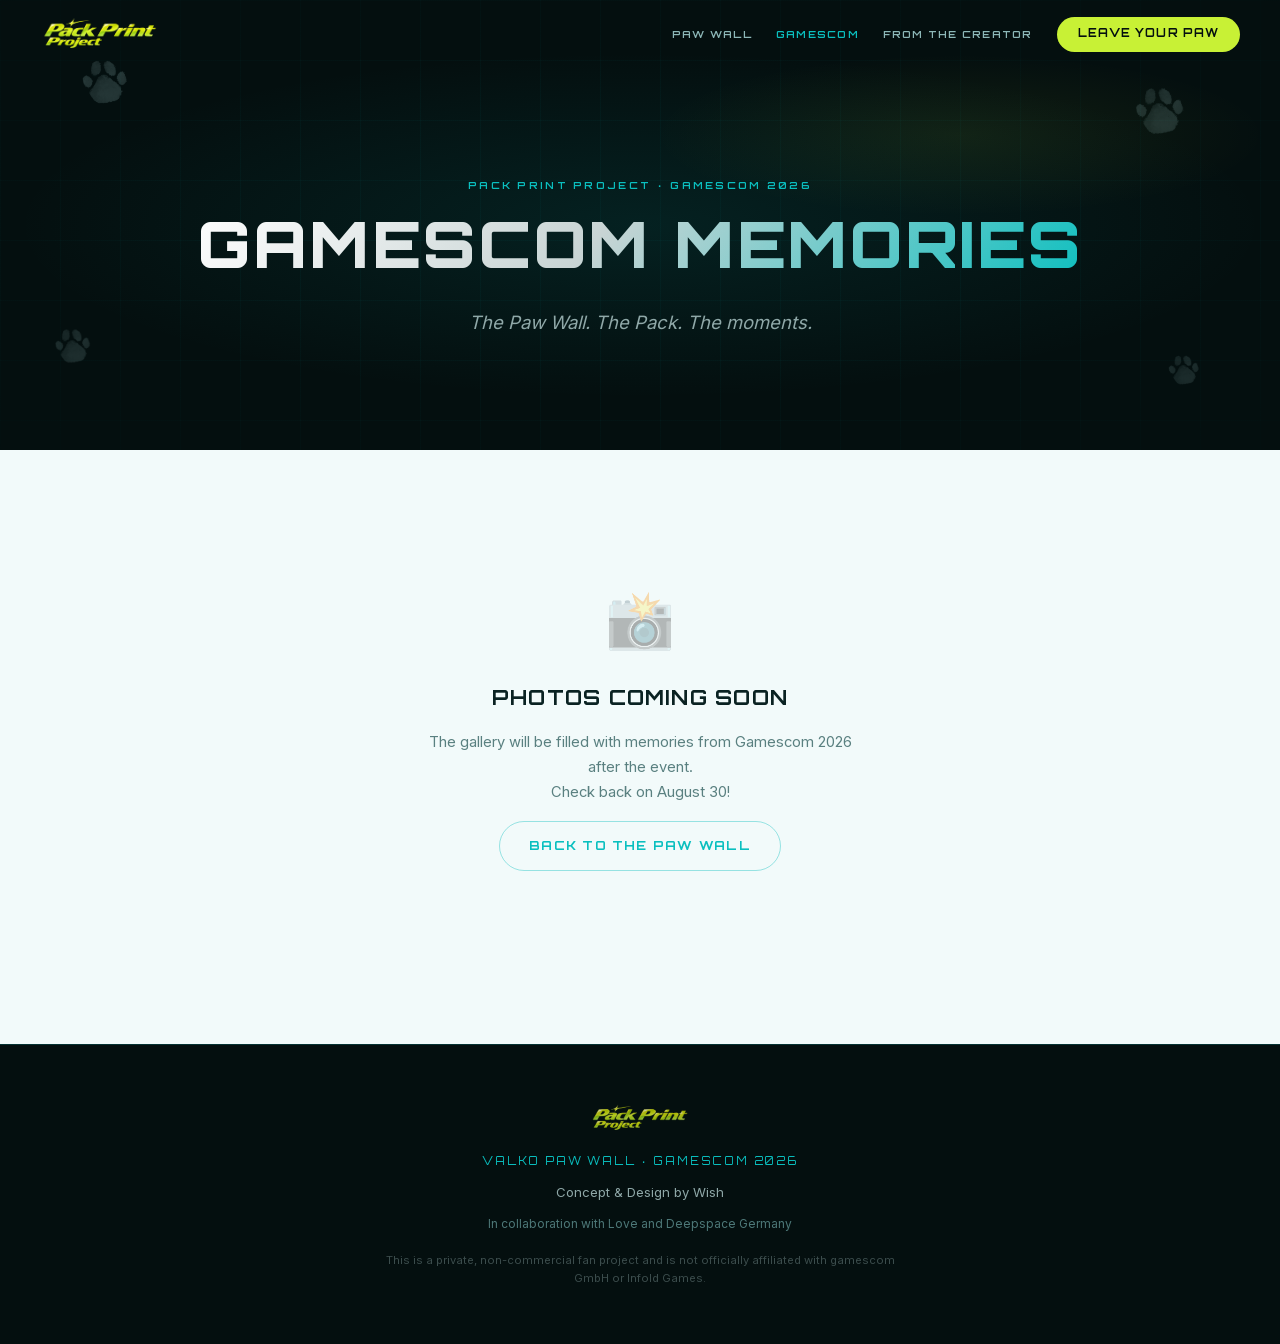
==== commit 4fa00907: "commit" ====
--- a/gamescom.html
+++ b/gamescom.html
@@ -17,11 +17,15 @@
       <a href="index.html">
         <img src="assets/images/logo-pack-print-project.png" alt="Pack Print Project" class="nav-logo" />
       </a>
-      <div class="nav-links">
+      <div class="nav-links" id="nav-links">
         <a href="index.html#paw-wall" class="nav-link">Paw Wall</a>
         <a href="gamescom.html" class="nav-link nav-link-active">Gamescom</a>
+        <a href="message.html" class="nav-link">From the Creator</a>
         <a href="index.html#leave-your-paw" class="nav-cta">Leave Your Paw</a>
       </div>
+      <button class="nav-burger" id="nav-burger" aria-label="Open menu" aria-expanded="false" aria-controls="nav-links">
+        <span></span><span></span><span></span>
+      </button>
     </div>
   </nav>
 
@@ -99,5 +103,21 @@
 
   <script src="data/gamescom-gallery.js"></script>
   <script src="gamescom.js"></script>
+  <script>
+    const burger   = document.getElementById('nav-burger');
+    const navLinks = document.getElementById('nav-links');
+    burger.addEventListener('click', () => {
+      const open = burger.classList.toggle('open');
+      navLinks.classList.toggle('open', open);
+      burger.setAttribute('aria-expanded', String(open));
+    });
+    navLinks.querySelectorAll('a').forEach(a => {
+      a.addEventListener('click', () => {
+        burger.classList.remove('open');
+        navLinks.classList.remove('open');
+        burger.setAttribute('aria-expanded', 'false');
+      });
+    });
+  </script>
 </body>
 </html>
--- a/styles.css
+++ b/styles.css
@@ -16,6 +16,14 @@
   font-family: 'Inter';
   src: url('assets/fonts/inter.woff2') format('woff2');
   font-weight: 100 900;
+  font-style: normal;
+  font-display: swap;
+}
+
+@font-face {
+  font-family: 'Caveat';
+  src: url('assets/fonts/caveat.woff2') format('woff2');
+  font-weight: 400 600;
   font-style: normal;
   font-display: swap;
 }
@@ -65,6 +73,7 @@
   /* Typography */
   --font-display: 'Orbitron', monospace;
   --font-body:    'Inter', sans-serif;
+  --font-hand:    'Caveat', cursive;
 
   /* Spacing */
   --section-gap:  7rem;
@@ -206,6 +215,64 @@
   gap: 1.5rem;
 }
 
+/* ---- Burger button (hidden on desktop) ---- */
+.nav-burger {
+  display: none;
+  flex-direction: column;
+  justify-content: center;
+  gap: 5px;
+  width: 36px;
+  height: 36px;
+  padding: 4px;
+  background: transparent;
+  border: none;
+  cursor: pointer;
+}
+.nav-burger span {
+  display: block;
+  height: 2px;
+  width: 100%;
+  background: var(--teal);
+  border-radius: 2px;
+  transition: transform 0.25s var(--ease), opacity 0.2s;
+}
+/* X state when open */
+.nav-burger.open span:nth-child(1) { transform: translateY(7px) rotate(45deg); }
+.nav-burger.open span:nth-child(2) { opacity: 0; }
+.nav-burger.open span:nth-child(3) { transform: translateY(-7px) rotate(-45deg); }
+
+/* ---- Mobile nav ---- */
+@media (max-width: 680px) {
+  .nav-burger { display: flex; }
+
+  .nav-links {
+    display: none;
+    position: absolute;
+    top: 100%;
+    left: 0;
+    right: 0;
+    flex-direction: column;
+    align-items: stretch;
+    gap: 0;
+    background: rgba(4, 15, 15, 0.98);
+    backdrop-filter: blur(14px);
+    -webkit-backdrop-filter: blur(14px);
+    border-top: 1px solid rgba(10, 191, 191, 0.15);
+    padding: 0.75rem 0 1rem;
+  }
+  .nav-links.open { display: flex; }
+
+  .nav-link {
+    padding: 0.85rem 1.5rem;
+    font-size: 0.75rem;
+    border-bottom: 1px solid rgba(10, 191, 191, 0.07);
+  }
+  .nav-cta {
+    margin: 0.75rem 1.5rem 0;
+    text-align: center;
+  }
+}
+
 .nav-link {
   font-family: var(--font-display);
   font-size: 0.65rem;
@@ -435,10 +502,12 @@
 }
 
 .hero-tagline {
-  font-size: clamp(0.95rem, 2.2vw, 1.2rem);
+  font-family: var(--font-hand);
+  font-size: clamp(1.3rem, 3vw, 1.8rem);
   font-weight: 400;
   color: var(--silver);
-  font-style: italic;
+  font-style: normal;
+  letter-spacing: 0.01em;
   opacity: 0;
   animation: fadeSlideUp 0.8s 0.65s var(--ease) forwards;
 }
@@ -503,6 +572,19 @@
 }
 
 .hero-wave svg {
+  display: block;
+  width: 100%;
+  height: 80px;
+}
+
+.count-wave {
+  display: block;
+  background: #071a1a;
+  margin-top: -2px;
+  line-height: 0;
+}
+
+.count-wave svg {
   display: block;
   width: 100%;
   height: 80px;
@@ -673,13 +755,13 @@
 }
 
 /* Alternating dark backgrounds for visual rhythm */
-.intro-section    { background: var(--bg-mid-dark); }
-.how-it-works     { background: var(--bg-section); }
-.leave-your-paw   { background: var(--bg-mid-dark); }
-.paw-wall-section { background: var(--bg-section-alt); }
-.world-section    { background: var(--bg-mid-dark); }
-.event-info       { background: var(--bg-section); }
-.memories-teaser  { background: #c2dede; }
+.intro-section    { background: #0a2020; }
+.how-it-works     { background: #0f2c2c; }
+.leave-your-paw   { background: #163838; }
+.paw-wall-section { background: #1f4848; }
+.world-section    { background: #1f4848; }
+.event-info       { background: #f0fafa; }
+.memories-teaser  { background: #ffffff; }
 
 /* ----------------------------------------------------------------
    2. PROJECT INTRODUCTION
@@ -947,18 +1029,11 @@
 }
 
 .paw-wall-section::before { display: none; }
-.paw-wall-section::after {
-  content: '';
-  position: absolute;
-  bottom: 0; left: 0; right: 0;
-  height: 1px;
-  background: linear-gradient(90deg, transparent, rgba(10,191,191,0.18), transparent);
-  pointer-events: none;
-}
+.world-section::before { display: none; }
 
 .paw-wall-header-wrap {
   padding-top: var(--section-gap);
-  padding-bottom: 2rem;
+  padding-bottom: 1rem;
 }
 
 .paw-wall-header {
@@ -974,6 +1049,97 @@
   align-items: baseline;
   gap: 1.5rem;
   flex-wrap: wrap;
+}
+
+/* Search bar */
+.paw-search-wrap {
+  padding: 1.25rem 0 1.75rem;
+}
+
+.paw-search-inner {
+  position: relative;
+  max-width: 420px;
+}
+
+.paw-search-icon {
+  position: absolute;
+  left: 1rem;
+  top: 50%;
+  transform: translateY(-50%);
+  color: var(--teal);
+  pointer-events: none;
+  opacity: 0.7;
+}
+
+.paw-search-input {
+  width: 100%;
+  background: rgba(10,191,191,0.07);
+  border: 1.5px solid rgba(10,191,191,0.2);
+  border-radius: 2rem;
+  padding: 0.6rem 1.2rem 0.6rem 2.75rem;
+  color: var(--text-on-dark);
+  font-family: var(--font-body);
+  font-size: 0.88rem;
+  outline: none;
+  transition: border-color 0.2s, background 0.2s;
+}
+
+.paw-search-input::placeholder { color: var(--text-on-dark-muted); }
+.paw-search-input:focus {
+  border-color: rgba(10,191,191,0.5);
+  background: rgba(10,191,191,0.11);
+}
+.paw-search-input::-webkit-search-cancel-button { cursor: pointer; }
+
+/* Dropdown results */
+.paw-search-results {
+  position: absolute;
+  top: calc(100% + 6px);
+  left: 0; right: 0;
+  background: #0d2e2e;
+  border: 1.5px solid rgba(10,191,191,0.25);
+  border-radius: 1rem;
+  overflow: hidden;
+  z-index: 100;
+  box-shadow: 0 8px 32px rgba(0,0,0,0.4);
+}
+
+.paw-search-result {
+  display: flex;
+  align-items: center;
+  gap: 0.6rem;
+  width: 100%;
+  padding: 0.65rem 1.1rem;
+  background: none;
+  border: none;
+  cursor: pointer;
+  text-align: left;
+  transition: background 0.15s;
+}
+.paw-search-result:hover,
+.paw-search-result:focus { background: rgba(10,191,191,0.1); outline: none; }
+
+.psr-flag  { font-size: 1.1rem; flex-shrink: 0; }
+.psr-name  { color: var(--text-on-dark); font-size: 0.88rem; font-weight: 600; flex: 1; }
+.psr-num   { color: var(--text-on-dark-muted); font-size: 0.78rem; }
+
+.paw-search-empty {
+  padding: 0.75rem 1.1rem;
+  color: var(--text-on-dark-muted);
+  font-size: 0.85rem;
+  font-style: italic;
+}
+
+/* Highlight animation when jumping to a paw */
+@keyframes pawFound {
+  0%          { box-shadow: 0 0 0 0 rgba(10,191,191,0); background: transparent; }
+  15%         { box-shadow: 0 0 0 10px rgba(10,191,191,0.6), 0 0 24px rgba(10,191,191,0.4); background: rgba(10,191,191,0.15); }
+  50%         { box-shadow: 0 0 0 6px rgba(10,191,191,0.4), 0 0 16px rgba(10,191,191,0.2); background: rgba(10,191,191,0.08); }
+  100%        { box-shadow: 0 0 0 0 rgba(10,191,191,0); background: transparent; }
+}
+.paw-entry--found {
+  animation: pawFound 3s ease forwards !important;
+  border-radius: var(--radius);
 }
 
 .paw-wall-title-group .section-title {
@@ -1002,7 +1168,7 @@
 
 .counter-label {
   font-size: 0.88rem;
-  color: var(--text-on-dark-muted);
+  color: var(--text-on-dark);
   font-style: italic;
 }
 
@@ -1037,7 +1203,7 @@
   position: relative;
   width: 100%;
   overflow: hidden;
-  background: rgba(2, 8, 8, 0.35); /* deep dark overlay on the section bg */
+  background: rgba(15, 40, 40, 0.25);
 }
 
 /* Left/right fade edges */
@@ -1053,17 +1219,17 @@
 
 .paw-wall-track-wrap::before {
   left: 0;
-  background: linear-gradient(to right, var(--bg-section-alt), transparent);
+  background: linear-gradient(to right, #1f4848, transparent);
 }
 
 .paw-wall-track-wrap::after {
   right: 0;
-  background: linear-gradient(to left, var(--bg-section-alt), transparent);
+  background: linear-gradient(to left, #1f4848, transparent);
 }
 
 .paw-wall-track {
   display: flex;
-  align-items: flex-start;
+  align-items: center;
   gap: 0;
   overflow-x: scroll;
   scroll-behavior: smooth;
@@ -1149,14 +1315,28 @@
   text-align: center;
 }
 
+/* Custom PNG flag images (e.g. Myanmar) */
+.flag-img {
+  display: inline-block;
+  vertical-align: middle;
+  border-radius: 2px;
+  object-fit: cover;
+}
 @keyframes pawStamp {
   0%   { transform: rotate(var(--rotation, 0deg)) scale(0); opacity: 0; }
   60%  { transform: rotate(var(--rotation, 0deg)) scale(1.15); opacity: 1; }
   100% { transform: rotate(var(--rotation, 0deg)) scale(1); opacity: 1; }
 }
 
+@keyframes pawBob {
+  0%, 100% { transform: rotate(var(--rotation, 0deg)) translateY(0px); }
+  50%       { transform: rotate(var(--rotation, 0deg)) translateY(-9px); }
+}
+
 .paw-entry {
-  animation: pawStamp 0.45s var(--ease-bounce) both;
+  animation:
+    pawStamp 0.45s var(--ease-bounce) var(--stamp-delay, 0s) both,
+    pawBob 3.8s ease-in-out var(--bob-delay, 1s) infinite;
 }
 
 /* ---- Wall mode toggle ---- */
@@ -1179,7 +1359,7 @@
   font-weight: 700;
   letter-spacing: 0.1em;
   text-transform: uppercase;
-  color: var(--text-on-dark-muted);
+  color: var(--teal);
   background: none;
   border: none;
   cursor: pointer;
@@ -1190,8 +1370,8 @@
 .wall-mode-btn:hover { color: var(--teal); }
 
 .wall-mode-btn.active {
-  color: var(--teal-dark);
-  background: rgba(10,191,191,0.12);
+  color: #fff;
+  background: var(--teal);
 }
 
 /* ---- Wall mode visibility — JS sets data-wall-mode on section ---- */
@@ -1215,16 +1395,45 @@
   margin: 0 auto;
 }
 
-.paw-wall-mosaic {
-  /* Fixed frame — JS absolutely positions every paw inside */
+/* Fixed viewport frame — clips the inner canvas */
+.paw-wall-mosaic-viewport {
   position: relative;
   width: 100%;
   height: 520px;
   overflow: hidden;
   border-radius: var(--radius-lg);
-  /* Slightly lighter than the scroll track — warm teal tint */
   background: rgba(10,191,191,0.06);
   border: 1px solid rgba(10,191,191,0.14);
+  cursor: grab;
+  user-select: none;
+  touch-action: none;
+}
+.paw-wall-mosaic-viewport.panning { cursor: grabbing; }
+
+/* Hint label */
+.paw-wall-mosaic-hint {
+  position: absolute;
+  bottom: 10px;
+  left: 50%;
+  transform: translateX(-50%);
+  font-size: 0.7rem;
+  color: rgba(10,191,191,0.45);
+  pointer-events: none;
+  white-space: nowrap;
+  z-index: 2;
+  transition: opacity 0.4s;
+}
+.paw-wall-mosaic-viewport.panning .paw-wall-mosaic-hint { opacity: 0; }
+
+.paw-wall-mosaic {
+  /* Large canvas — JS sizes + positions it, absolutely placed paws inside */
+  position: absolute;
+  top: 0;
+  transform-origin: top left;
+  transition: transform 0.2s ease;
+  left: 0;
+  /* Size is set dynamically by JS based on entry count */
+  will-change: transform;
 }
 
 /* In mosaic, paw entries are absolutely placed by JS and gently float */
@@ -1290,6 +1499,29 @@
   height: auto;
   display: block;
 }
+
+/* Floating background paws inside world-map frame — corners/edges only, away from globe */
+.wmp {
+  position: absolute;
+  background-image: url('assets/images/paw.png');
+  background-size: contain;
+  background-repeat: no-repeat;
+  filter: invert(1) sepia(1) saturate(5) hue-rotate(145deg);
+  pointer-events: none;
+  z-index: 1;
+  animation: floatPaw 11s ease-in-out infinite;
+}
+/* Left edge */
+.wmp-1  { width: 48px; height: 48px; top: 10%;  left:  3%;  opacity: 0.10; animation-duration: 12s; animation-delay:  0s;  }
+.wmp-2  { width: 30px; height: 30px; top: 60%;  left:  2%;  opacity: 0.08; animation-duration: 10s; animation-delay: -3s;  }
+.wmp-3  { width: 22px; height: 22px; top: 82%;  left:  8%;  opacity: 0.09; animation-duration: 14s; animation-delay: -6s;  }
+/* Right edge */
+.wmp-4  { width: 42px; height: 42px; top:  8%;  left: 88%;  opacity: 0.09; animation-duration: 11s; animation-delay: -2s;  }
+.wmp-5  { width: 28px; height: 28px; top: 55%;  left: 91%;  opacity: 0.08; animation-duration: 13s; animation-delay: -5s;  }
+.wmp-6  { width: 20px; height: 20px; top: 78%;  left: 85%;  opacity: 0.10; animation-duration:  9s; animation-delay: -7s;  }
+/* Bottom corners */
+.wmp-7  { width: 36px; height: 36px; top: 75%;  left: 20%;  opacity: 0.07; animation-duration: 15s; animation-delay: -1s;  }
+.wmp-8  { width: 26px; height: 26px; top: 80%;  left: 72%;  opacity: 0.08; animation-duration: 12s; animation-delay: -4s;  }
 
 /* Country dots on the map */
 .map-dot {
@@ -1509,6 +1741,30 @@
   color: var(--text-on-dark-muted);
   font-style: italic;
 }
+
+/* Light mode overrides for event-info section */
+.event-info .section-title     { color: var(--text-dark); }
+.event-info .event-date        { color: #0a8f8f; }
+.event-info .slot-time         { color: var(--text-dark); }
+.event-info .slot-label        { color: var(--text-muted); }
+.event-info .slot-copy         { color: var(--text-mid); }
+.event-info .slot-location     { color: var(--text-mid); }
+.event-info .slot-note         { color: var(--text-muted); }
+.event-info .event-warning p   { color: var(--text-mid); }
+.event-info .event-disclaimer  { color: var(--text-muted); }
+.event-info .slot-onsite {
+  background: rgba(10,191,191,0.08);
+  border-color: rgba(10,191,191,0.3);
+}
+.event-info .slot-offsite {
+  background: rgba(200,241,53,0.08);
+  border-color: rgba(160,193,42,0.3);
+}
+.event-info .event-warning {
+  background: rgba(180,150,30,0.07);
+  border-color: rgba(180,150,30,0.25);
+}
+.event-info::before { display: none; }
 
 /* ----------------------------------------------------------------
    8. GAMESCOM MEMORIES TEASER  (light section)
@@ -2089,7 +2345,7 @@
 ---------------------------------------------------------------- */
 /* ---- PACK COUNT SECTION ---- */
 .pack-count-section {
-  background: var(--bg-mid-dark);
+  background: #071a1a;
   padding: 5rem 1.5rem 5.5rem;
   text-align: center;
   position: relative;
@@ -2253,6 +2509,7 @@
     gap: 2rem;
     text-align: center;
   }
+  .intro-body { text-align: left; }
   .intro-deco { display: none; }
 
   /* How It Works: 2 columns on tablets */
@@ -2310,7 +2567,7 @@
   .wall-mode-btn { flex: 1 1 auto; justify-content: center; }
 
   /* Mosaic: a little less height on narrow screens */
-  .paw-wall-mosaic { height: 480px; }
+  .paw-wall-mosaic-viewport { height: 480px; }
 
   /* Globe card: reduce min-height */
   .world-map { min-height: 220px; }
